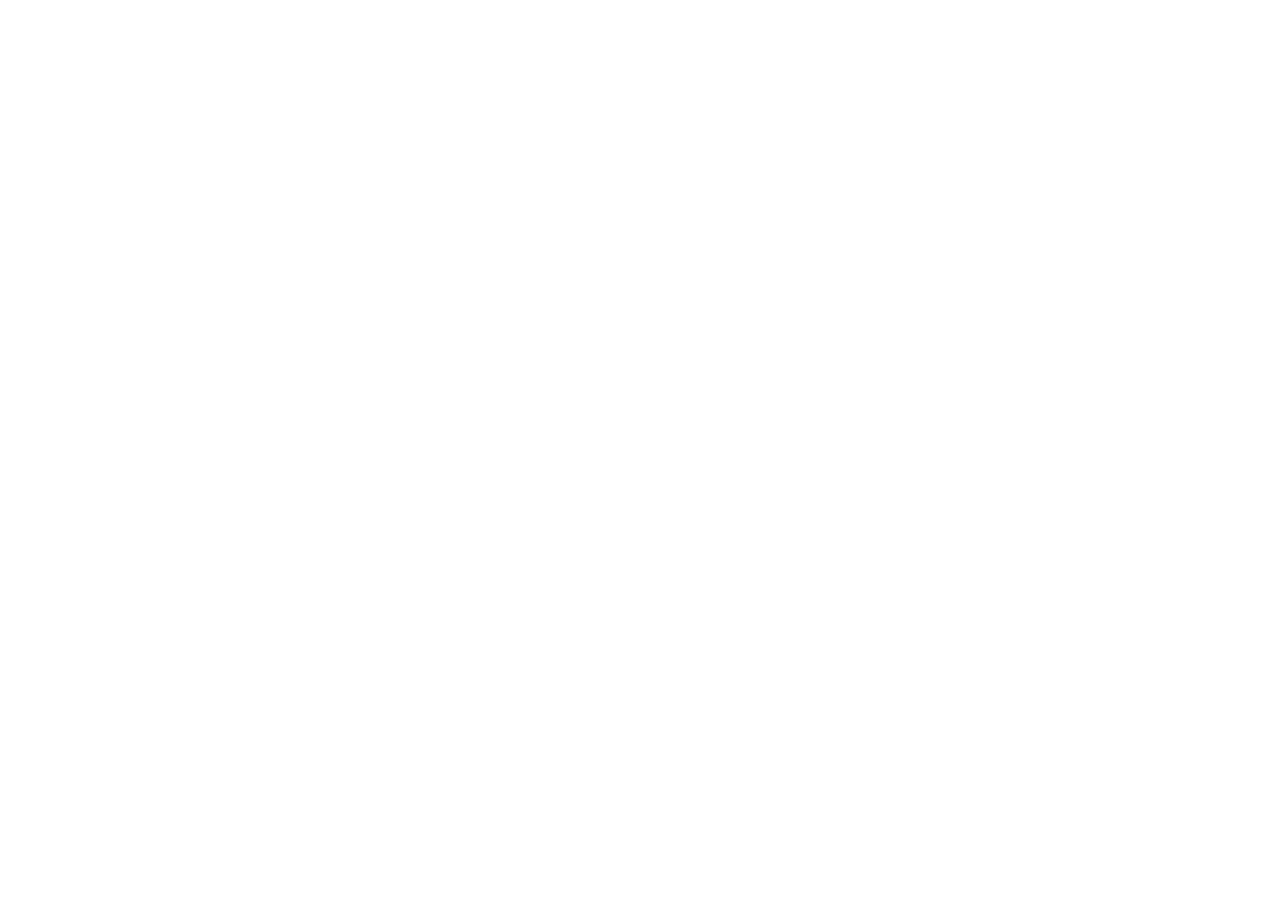
==== index.html @ a2781658 "init project" ====
<!DOCTYPE html>
<html lang="en">
    <head>
        <meta charset="UTF-8" />
        <meta http-equiv="X-UA-Compatible" content="IE=edge" />
        <meta name="viewport" content="width=device-width, initial-scale=1.0" />
        <title>Document</title>
    </head>
    <body></body>
</html>
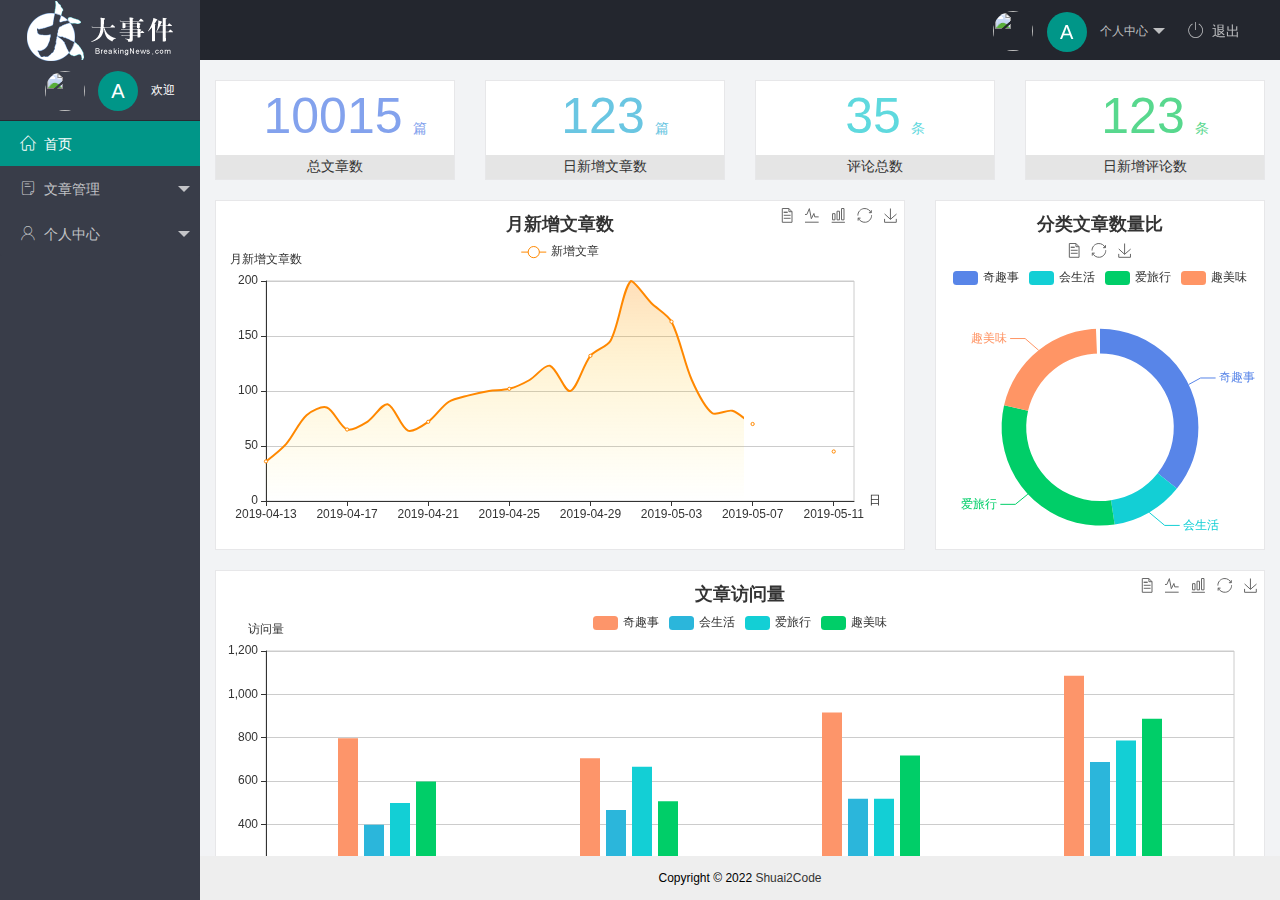
==== commit 136e1702: "完成了主页功能的开发" ====
--- a/index.html
+++ b/index.html
@@ -1,10 +1,104 @@
 <!DOCTYPE html>
 <html lang="en">
-    <head>
-        <meta charset="UTF-8" />
-        <meta http-equiv="X-UA-Compatible" content="IE=edge" />
-        <meta name="viewport" content="width=device-width, initial-scale=1.0" />
-        <title>Document</title>
-    </head>
-    <body></body>
+	<head>
+		<meta charset="UTF-8" />
+		<meta http-equiv="X-UA-Compatible" content="IE=edge" />
+		<meta name="viewport" content="width=device-width, initial-scale=1.0" />
+		<title>后台主页</title>
+		<link rel="stylesheet" href="./assets/lib/layui/css/layui.css" />
+		<!-- 导入自己的样式表 -->
+		<link rel="stylesheet" href="./assets/css/index.css" />
+		<!-- 导入阿里字体图标 -->
+		<link rel="stylesheet" href="./assets/fonts/iconfont.css" />
+	</head>
+	<body>
+		<div class="layui-layout layui-layout-admin">
+			<div class="layui-header">
+				<div class="layui-logo layui-hide-xs layui-bg-black"><img src="./assets/images/logo.png" alt="" /></div>
+
+				<!-- 头部区域（可配合layui 已有的水平导航） -->
+				<ul class="layui-nav layui-layout-right" lay-shrink="all">
+					<li class="layui-nav-item layui-hide layui-show-md-inline-block">
+						<a href="javascript:;" class="userinfo">
+							<img src="" class="layui-nav-img" />
+							<span class="text-avatar">A</span>
+							个人中心
+						</a>
+						<dl class="layui-nav-child">
+							<dd><a href="">基本资料</a></dd>
+							<dd><a href="">更换头像</a></dd>
+							<dd><a href="">修改密码</a></dd>
+						</dl>
+					</li>
+					<li class="layui-nav-item" lay-header-event="menuRight" lay-unselect>
+						<a href="javascript:;" id="btnLogout"> <span class="iconfont icon-tuichu"></span>退出 </a>
+					</li>
+				</ul>
+			</div>
+			<div class="layui-side layui-bg-black">
+				<div class="layui-side-scroll">
+					<div class="userinfo">
+						<img src="" class="layui-nav-img" />
+						<span class="text-avatar">A</span>
+						<span id="welcome">欢迎</span>
+					</div>
+
+					<!-- 左侧导航区域（可配合layui已有的垂直导航） -->
+					<ul class="layui-nav layui-nav-tree" lay-filter="test" lay-shrink="all">
+						<li class="layui-nav-item layui-this">
+							<a href="./home/dashboard.html" target="fm"> <span class="iconfont icon-home"></span>首页</a>
+						</li>
+
+						<li class="layui-nav-item">
+							<a class="" href="javascript:;"> <span class="iconfont icon-16"></span>文章管理</a>
+							<dl class="layui-nav-child">
+								<dd>
+									<a href="javascript:;"><i class="layui-icon layui-icon-app"></i> 文章类别</a>
+								</dd>
+								<dd>
+									<a href="javascript:;"><i class="layui-icon layui-icon-app"></i> 文章列表</a>
+								</dd>
+								<dd>
+									<a href="javascript:;"><i class="layui-icon layui-icon-app"></i> 发布文章</a>
+								</dd>
+							</dl>
+						</li>
+						<li class="layui-nav-item">
+							<a href="javascript:;"> <span class="iconfont icon-user"></span>个人中心</a>
+							<dl class="layui-nav-child">
+								<dd>
+									<a href="javascript:;"><i class="layui-icon layui-icon-app"></i>基本资料</a>
+								</dd>
+								<dd>
+									<a href="javascript:;"><i class="layui-icon layui-icon-app"></i>更换头像</a>
+								</dd>
+								<dd>
+									<a href="javascript:;"><i class="layui-icon layui-icon-app"></i>修改密码</a>
+								</dd>
+							</dl>
+						</li>
+					</ul>
+				</div>
+			</div>
+
+			<div class="layui-body">
+				<!-- 内容主体区域 -->
+				<iframe name="fm" src="./home/dashboard.html" frameborder="0"></iframe>
+			</div>
+
+			<div class="layui-footer">
+				<!-- 底部固定区域 -->
+				Copyright © 2022 <a href="javascript:;">Shuai2Code</a>
+			</div>
+		</div>
+
+		<!-- 导入layui的js 文件 -->
+		<script src="./assets/lib/layui/layui.all.js"></script>
+		<!-- 导入jQuery -->
+		<script src="./assets/lib/jquery.js"></script>
+		<!-- 导入 自己封装的baseAPI 拼接url -->
+		<script src="./assets/js/baseAPI.js"></script>
+		<!-- 导入自己的js -->
+		<script src="./assets/js/index.js"></script>
+	</body>
 </html>
--- a/assets/lib/layui/css/layui.css
+++ b/assets/lib/layui/css/layui.css
@@ -0,0 +1,2 @@
+/** layui-v2.5.5 MIT License By https://www.layui.com */
+ .layui-inline,img{display:inline-block;vertical-align:middle}h1,h2,h3,h4,h5,h6{font-weight:400}.layui-edge,.layui-header,.layui-inline,.layui-main{position:relative}.layui-body,.layui-edge,.layui-elip{overflow:hidden}.layui-btn,.layui-edge,.layui-inline,img{vertical-align:middle}.layui-btn,.layui-disabled,.layui-icon,.layui-unselect{-moz-user-select:none;-webkit-user-select:none;-ms-user-select:none}.layui-elip,.layui-form-checkbox span,.layui-form-pane .layui-form-label{text-overflow:ellipsis;white-space:nowrap}.layui-breadcrumb,.layui-tree-btnGroup{visibility:hidden}blockquote,body,button,dd,div,dl,dt,form,h1,h2,h3,h4,h5,h6,input,li,ol,p,pre,td,textarea,th,ul{margin:0;padding:0;-webkit-tap-highlight-color:rgba(0,0,0,0)}a:active,a:hover{outline:0}img{border:none}li{list-style:none}table{border-collapse:collapse;border-spacing:0}h4,h5,h6{font-size:100%}button,input,optgroup,option,select,textarea{font-family:inherit;font-size:inherit;font-style:inherit;font-weight:inherit;outline:0}pre{white-space:pre-wrap;white-space:-moz-pre-wrap;white-space:-pre-wrap;white-space:-o-pre-wrap;word-wrap:break-word}body{line-height:24px;font:14px Helvetica Neue,Helvetica,PingFang SC,Tahoma,Arial,sans-serif}hr{height:1px;margin:10px 0;border:0;clear:both}a{color:#333;text-decoration:none}a:hover{color:#777}a cite{font-style:normal;*cursor:pointer}.layui-border-box,.layui-border-box *{box-sizing:border-box}.layui-box,.layui-box *{box-sizing:content-box}.layui-clear{clear:both;*zoom:1}.layui-clear:after{content:'\20';clear:both;*zoom:1;display:block;height:0}.layui-inline{*display:inline;*zoom:1}.layui-edge{display:inline-block;width:0;height:0;border-width:6px;border-style:dashed;border-color:transparent}.layui-edge-top{top:-4px;border-bottom-color:#999;border-bottom-style:solid}.layui-edge-right{border-left-color:#999;border-left-style:solid}.layui-edge-bottom{top:2px;border-top-color:#999;border-top-style:solid}.layui-edge-left{border-right-color:#999;border-right-style:solid}.layui-disabled,.layui-disabled:hover{color:#d2d2d2!important;cursor:not-allowed!important}.layui-circle{border-radius:100%}.layui-show{display:block!important}.layui-hide{display:none!important}@font-face{font-family:layui-icon;src:url(../font/iconfont.eot?v=250);src:url(../font/iconfont.eot?v=250#iefix) format('embedded-opentype'),url(../font/iconfont.woff2?v=250) format('woff2'),url(../font/iconfont.woff?v=250) format('woff'),url(../font/iconfont.ttf?v=250) format('truetype'),url(../font/iconfont.svg?v=250#layui-icon) format('svg')}.layui-icon{font-family:layui-icon!important;font-size:16px;font-style:normal;-webkit-font-smoothing:antialiased;-moz-osx-font-smoothing:grayscale}.layui-icon-reply-fill:before{content:"\e611"}.layui-icon-set-fill:before{content:"\e614"}.layui-icon-menu-fill:before{content:"\e60f"}.layui-icon-search:before{content:"\e615"}.layui-icon-share:before{content:"\e641"}.layui-icon-set-sm:before{content:"\e620"}.layui-icon-engine:before{content:"\e628"}.layui-icon-close:before{content:"\1006"}.layui-icon-close-fill:before{content:"\1007"}.layui-icon-chart-screen:before{content:"\e629"}.layui-icon-star:before{content:"\e600"}.layui-icon-circle-dot:before{content:"\e617"}.layui-icon-chat:before{content:"\e606"}.layui-icon-release:before{content:"\e609"}.layui-icon-list:before{content:"\e60a"}.layui-icon-chart:before{content:"\e62c"}.layui-icon-ok-circle:before{content:"\1005"}.layui-icon-layim-theme:before{content:"\e61b"}.layui-icon-table:before{content:"\e62d"}.layui-icon-right:before{content:"\e602"}.layui-icon-left:before{content:"\e603"}.layui-icon-cart-simple:before{content:"\e698"}.layui-icon-face-cry:before{content:"\e69c"}.layui-icon-face-smile:before{content:"\e6af"}.layui-icon-survey:before{content:"\e6b2"}.layui-icon-tree:before{content:"\e62e"}.layui-icon-upload-circle:before{content:"\e62f"}.layui-icon-add-circle:before{content:"\e61f"}.layui-icon-download-circle:before{content:"\e601"}.layui-icon-templeate-1:before{content:"\e630"}.layui-icon-util:before{content:"\e631"}.layui-icon-face-surprised:before{content:"\e664"}.layui-icon-edit:before{content:"\e642"}.layui-icon-speaker:before{content:"\e645"}.layui-icon-down:before{content:"\e61a"}.layui-icon-file:before{content:"\e621"}.layui-icon-layouts:before{content:"\e632"}.layui-icon-rate-half:before{content:"\e6c9"}.layui-icon-add-circle-fine:before{content:"\e608"}.layui-icon-prev-circle:before{content:"\e633"}.layui-icon-read:before{content:"\e705"}.layui-icon-404:before{content:"\e61c"}.layui-icon-carousel:before{content:"\e634"}.layui-icon-help:before{content:"\e607"}.layui-icon-code-circle:before{content:"\e635"}.layui-icon-water:before{content:"\e636"}.layui-icon-username:before{content:"\e66f"}.layui-icon-find-fill:before{content:"\e670"}.layui-icon-about:before{content:"\e60b"}.layui-icon-location:before{content:"\e715"}.layui-icon-up:before{content:"\e619"}.layui-icon-pause:before{content:"\e651"}.layui-icon-date:before{content:"\e637"}.layui-icon-layim-uploadfile:before{content:"\e61d"}.layui-icon-delete:before{content:"\e640"}.layui-icon-play:before{content:"\e652"}.layui-icon-top:before{content:"\e604"}.layui-icon-friends:before{content:"\e612"}.layui-icon-refresh-3:before{content:"\e9aa"}.layui-icon-ok:before{content:"\e605"}.layui-icon-layer:before{content:"\e638"}.layui-icon-face-smile-fine:before{content:"\e60c"}.layui-icon-dollar:before{content:"\e659"}.layui-icon-group:before{content:"\e613"}.layui-icon-layim-download:before{content:"\e61e"}.layui-icon-picture-fine:before{content:"\e60d"}.layui-icon-link:before{content:"\e64c"}.layui-icon-diamond:before{content:"\e735"}.layui-icon-log:before{content:"\e60e"}.layui-icon-rate-solid:before{content:"\e67a"}.layui-icon-fonts-del:before{content:"\e64f"}.layui-icon-unlink:before{content:"\e64d"}.layui-icon-fonts-clear:before{content:"\e639"}.layui-icon-triangle-r:before{content:"\e623"}.layui-icon-circle:before{content:"\e63f"}.layui-icon-radio:before{content:"\e643"}.layui-icon-align-center:before{content:"\e647"}.layui-icon-align-right:before{content:"\e648"}.layui-icon-align-left:before{content:"\e649"}.layui-icon-loading-1:before{content:"\e63e"}.layui-icon-return:before{content:"\e65c"}.layui-icon-fonts-strong:before{content:"\e62b"}.layui-icon-upload:before{content:"\e67c"}.layui-icon-dialogue:before{content:"\e63a"}.layui-icon-video:before{content:"\e6ed"}.layui-icon-headset:before{content:"\e6fc"}.layui-icon-cellphone-fine:before{content:"\e63b"}.layui-icon-add-1:before{content:"\e654"}.layui-icon-face-smile-b:before{content:"\e650"}.layui-icon-fonts-html:before{content:"\e64b"}.layui-icon-form:before{content:"\e63c"}.layui-icon-cart:before{content:"\e657"}.layui-icon-camera-fill:before{content:"\e65d"}.layui-icon-tabs:before{content:"\e62a"}.layui-icon-fonts-code:before{content:"\e64e"}.layui-icon-fire:before{content:"\e756"}.layui-icon-set:before{content:"\e716"}.layui-icon-fonts-u:before{content:"\e646"}.layui-icon-triangle-d:before{content:"\e625"}.layui-icon-tips:before{content:"\e702"}.layui-icon-picture:before{content:"\e64a"}.layui-icon-more-vertical:before{content:"\e671"}.layui-icon-flag:before{content:"\e66c"}.layui-icon-loading:before{content:"\e63d"}.layui-icon-fonts-i:before{content:"\e644"}.layui-icon-refresh-1:before{content:"\e666"}.layui-icon-rmb:before{content:"\e65e"}.layui-icon-home:before{content:"\e68e"}.layui-icon-user:before{content:"\e770"}.layui-icon-notice:before{content:"\e667"}.layui-icon-login-weibo:before{content:"\e675"}.layui-icon-voice:before{content:"\e688"}.layui-icon-upload-drag:before{content:"\e681"}.layui-icon-login-qq:before{content:"\e676"}.layui-icon-snowflake:before{content:"\e6b1"}.layui-icon-file-b:before{content:"\e655"}.layui-icon-template:before{content:"\e663"}.layui-icon-auz:before{content:"\e672"}.layui-icon-console:before{content:"\e665"}.layui-icon-app:before{content:"\e653"}.layui-icon-prev:before{content:"\e65a"}.layui-icon-website:before{content:"\e7ae"}.layui-icon-next:before{content:"\e65b"}.layui-icon-component:before{content:"\e857"}.layui-icon-more:before{content:"\e65f"}.layui-icon-login-wechat:before{content:"\e677"}.layui-icon-shrink-right:before{content:"\e668"}.layui-icon-spread-left:before{content:"\e66b"}.layui-icon-camera:before{content:"\e660"}.layui-icon-note:before{content:"\e66e"}.layui-icon-refresh:before{content:"\e669"}.layui-icon-female:before{content:"\e661"}.layui-icon-male:before{content:"\e662"}.layui-icon-password:before{content:"\e673"}.layui-icon-senior:before{content:"\e674"}.layui-icon-theme:before{content:"\e66a"}.layui-icon-tread:before{content:"\e6c5"}.layui-icon-praise:before{content:"\e6c6"}.layui-icon-star-fill:before{content:"\e658"}.layui-icon-rate:before{content:"\e67b"}.layui-icon-template-1:before{content:"\e656"}.layui-icon-vercode:before{content:"\e679"}.layui-icon-cellphone:before{content:"\e678"}.layui-icon-screen-full:before{content:"\e622"}.layui-icon-screen-restore:before{content:"\e758"}.layui-icon-cols:before{content:"\e610"}.layui-icon-export:before{content:"\e67d"}.layui-icon-print:before{content:"\e66d"}.layui-icon-slider:before{content:"\e714"}.layui-icon-addition:before{content:"\e624"}.layui-icon-subtraction:before{content:"\e67e"}.layui-icon-service:before{content:"\e626"}.layui-icon-transfer:before{content:"\e691"}.layui-main{width:1140px;margin:0 auto}.layui-header{z-index:1000;height:60px}.layui-header a:hover{transition:all .5s;-webkit-transition:all .5s}.layui-side{position:fixed;left:0;top:0;bottom:0;z-index:999;width:200px;overflow-x:hidden}.layui-side-scroll{position:relative;width:220px;height:100%;overflow-x:hidden}.layui-body{position:absolute;left:200px;right:0;top:0;bottom:0;z-index:998;width:auto;overflow-y:auto;box-sizing:border-box}.layui-layout-body{overflow:hidden}.layui-layout-admin .layui-header{background-color:#23262E}.layui-layout-admin .layui-side{top:60px;width:200px;overflow-x:hidden}.layui-layout-admin .layui-body{position:fixed;top:60px;bottom:44px}.layui-layout-admin .layui-main{width:auto;margin:0 15px}.layui-layout-admin .layui-footer{position:fixed;left:200px;right:0;bottom:0;height:44px;line-height:44px;padding:0 15px;background-color:#eee}.layui-layout-admin .layui-logo{position:absolute;left:0;top:0;width:200px;height:100%;line-height:60px;text-align:center;color:#009688;font-size:16px}.layui-layout-admin .layui-header .layui-nav{background:0 0}.layui-layout-left{position:absolute!important;left:200px;top:0}.layui-layout-right{position:absolute!important;right:0;top:0}.layui-container{position:relative;margin:0 auto;padding:0 15px;box-sizing:border-box}.layui-fluid{position:relative;margin:0 auto;padding:0 15px}.layui-row:after,.layui-row:before{content:'';display:block;clear:both}.layui-col-lg1,.layui-col-lg10,.layui-col-lg11,.layui-col-lg12,.layui-col-lg2,.layui-col-lg3,.layui-col-lg4,.layui-col-lg5,.layui-col-lg6,.layui-col-lg7,.layui-col-lg8,.layui-col-lg9,.layui-col-md1,.layui-col-md10,.layui-col-md11,.layui-col-md12,.layui-col-md2,.layui-col-md3,.layui-col-md4,.layui-col-md5,.layui-col-md6,.layui-col-md7,.layui-col-md8,.layui-col-md9,.layui-col-sm1,.layui-col-sm10,.layui-col-sm11,.layui-col-sm12,.layui-col-sm2,.layui-col-sm3,.layui-col-sm4,.layui-col-sm5,.layui-col-sm6,.layui-col-sm7,.layui-col-sm8,.layui-col-sm9,.layui-col-xs1,.layui-col-xs10,.layui-col-xs11,.layui-col-xs12,.layui-col-xs2,.layui-col-xs3,.layui-col-xs4,.layui-col-xs5,.layui-col-xs6,.layui-col-xs7,.layui-col-xs8,.layui-col-xs9{position:relative;display:block;box-sizing:border-box}.layui-col-xs1,.layui-col-xs10,.layui-col-xs11,.layui-col-xs12,.layui-col-xs2,.layui-col-xs3,.layui-col-xs4,.layui-col-xs5,.layui-col-xs6,.layui-col-xs7,.layui-col-xs8,.layui-col-xs9{float:left}.layui-col-xs1{width:8.33333333%}.layui-col-xs2{width:16.66666667%}.layui-col-xs3{width:25%}.layui-col-xs4{width:33.33333333%}.layui-col-xs5{width:41.66666667%}.layui-col-xs6{width:50%}.layui-col-xs7{width:58.33333333%}.layui-col-xs8{width:66.66666667%}.layui-col-xs9{width:75%}.layui-col-xs10{width:83.33333333%}.layui-col-xs11{width:91.66666667%}.layui-col-xs12{width:100%}.layui-col-xs-offset1{margin-left:8.33333333%}.layui-col-xs-offset2{margin-left:16.66666667%}.layui-col-xs-offset3{margin-left:25%}.layui-col-xs-offset4{margin-left:33.33333333%}.layui-col-xs-offset5{margin-left:41.66666667%}.layui-col-xs-offset6{margin-left:50%}.layui-col-xs-offset7{margin-left:58.33333333%}.layui-col-xs-offset8{margin-left:66.66666667%}.layui-col-xs-offset9{margin-left:75%}.layui-col-xs-offset10{margin-left:83.33333333%}.layui-col-xs-offset11{margin-left:91.66666667%}.layui-col-xs-offset12{margin-left:100%}@media screen and (max-width:768px){.layui-hide-xs{display:none!important}.layui-show-xs-block{display:block!important}.layui-show-xs-inline{display:inline!important}.layui-show-xs-inline-block{display:inline-block!important}}@media screen and (min-width:768px){.layui-container{width:750px}.layui-hide-sm{display:none!important}.layui-show-sm-block{display:block!important}.layui-show-sm-inline{display:inline!important}.layui-show-sm-inline-block{display:inline-block!important}.layui-col-sm1,.layui-col-sm10,.layui-col-sm11,.layui-col-sm12,.layui-col-sm2,.layui-col-sm3,.layui-col-sm4,.layui-col-sm5,.layui-col-sm6,.layui-col-sm7,.layui-col-sm8,.layui-col-sm9{float:left}.layui-col-sm1{width:8.33333333%}.layui-col-sm2{width:16.66666667%}.layui-col-sm3{width:25%}.layui-col-sm4{width:33.33333333%}.layui-col-sm5{width:41.66666667%}.layui-col-sm6{width:50%}.layui-col-sm7{width:58.33333333%}.layui-col-sm8{width:66.66666667%}.layui-col-sm9{width:75%}.layui-col-sm10{width:83.33333333%}.layui-col-sm11{width:91.66666667%}.layui-col-sm12{width:100%}.layui-col-sm-offset1{margin-left:8.33333333%}.layui-col-sm-offset2{margin-left:16.66666667%}.layui-col-sm-offset3{margin-left:25%}.layui-col-sm-offset4{margin-left:33.33333333%}.layui-col-sm-offset5{margin-left:41.66666667%}.layui-col-sm-offset6{margin-left:50%}.layui-col-sm-offset7{margin-left:58.33333333%}.layui-col-sm-offset8{margin-left:66.66666667%}.layui-col-sm-offset9{margin-left:75%}.layui-col-sm-offset10{margin-left:83.33333333%}.layui-col-sm-offset11{margin-left:91.66666667%}.layui-col-sm-offset12{margin-left:100%}}@media screen and (min-width:992px){.layui-container{width:970px}.layui-hide-md{display:none!important}.layui-show-md-block{display:block!important}.layui-show-md-inline{display:inline!important}.layui-show-md-inline-block{display:inline-block!important}.layui-col-md1,.layui-col-md10,.layui-col-md11,.layui-col-md12,.layui-col-md2,.layui-col-md3,.layui-col-md4,.layui-col-md5,.layui-col-md6,.layui-col-md7,.layui-col-md8,.layui-col-md9{float:left}.layui-col-md1{width:8.33333333%}.layui-col-md2{width:16.66666667%}.layui-col-md3{width:25%}.layui-col-md4{width:33.33333333%}.layui-col-md5{width:41.66666667%}.layui-col-md6{width:50%}.layui-col-md7{width:58.33333333%}.layui-col-md8{width:66.66666667%}.layui-col-md9{width:75%}.layui-col-md10{width:83.33333333%}.layui-col-md11{width:91.66666667%}.layui-col-md12{width:100%}.layui-col-md-offset1{margin-left:8.33333333%}.layui-col-md-offset2{margin-left:16.66666667%}.layui-col-md-offset3{margin-left:25%}.layui-col-md-offset4{margin-left:33.33333333%}.layui-col-md-offset5{margin-left:41.66666667%}.layui-col-md-offset6{margin-left:50%}.layui-col-md-offset7{margin-left:58.33333333%}.layui-col-md-offset8{margin-left:66.66666667%}.layui-col-md-offset9{margin-left:75%}.layui-col-md-offset10{margin-left:83.33333333%}.layui-col-md-offset11{margin-left:91.66666667%}.layui-col-md-offset12{margin-left:100%}}@media screen and (min-width:1200px){.layui-container{width:1170px}.layui-hide-lg{display:none!important}.layui-show-lg-block{display:block!important}.layui-show-lg-inline{display:inline!important}.layui-show-lg-inline-block{display:inline-block!important}.layui-col-lg1,.layui-col-lg10,.layui-col-lg11,.layui-col-lg12,.layui-col-lg2,.layui-col-lg3,.layui-col-lg4,.layui-col-lg5,.layui-col-lg6,.layui-col-lg7,.layui-col-lg8,.layui-col-lg9{float:left}.layui-col-lg1{width:8.33333333%}.layui-col-lg2{width:16.66666667%}.layui-col-lg3{width:25%}.layui-col-lg4{width:33.33333333%}.layui-col-lg5{width:41.66666667%}.layui-col-lg6{width:50%}.layui-col-lg7{width:58.33333333%}.layui-col-lg8{width:66.66666667%}.layui-col-lg9{width:75%}.layui-col-lg10{width:83.33333333%}.layui-col-lg11{width:91.66666667%}.layui-col-lg12{width:100%}.layui-col-lg-offset1{margin-left:8.33333333%}.layui-col-lg-offset2{margin-left:16.66666667%}.layui-col-lg-offset3{margin-left:25%}.layui-col-lg-offset4{margin-left:33.33333333%}.layui-col-lg-offset5{margin-left:41.66666667%}.layui-col-lg-offset6{margin-left:50%}.layui-col-lg-offset7{margin-left:58.33333333%}.layui-col-lg-offset8{margin-left:66.66666667%}.layui-col-lg-offset9{margin-left:75%}.layui-col-lg-offset10{margin-left:83.33333333%}.layui-col-lg-offset11{margin-left:91.66666667%}.layui-col-lg-offset12{margin-left:100%}}.layui-col-space1{margin:-.5px}.layui-col-space1>*{padding:.5px}.layui-col-space3{margin:-1.5px}.layui-col-space3>*{padding:1.5px}.layui-col-space5{margin:-2.5px}.layui-col-space5>*{padding:2.5px}.layui-col-space8{margin:-3.5px}.layui-col-space8>*{padding:3.5px}.layui-col-space10{margin:-5px}.layui-col-space10>*{padding:5px}.layui-col-space12{margin:-6px}.layui-col-space12>*{padding:6px}.layui-col-space15{margin:-7.5px}.layui-col-space15>*{padding:7.5px}.layui-col-space18{margin:-9px}.layui-col-space18>*{padding:9px}.layui-col-space20{margin:-10px}.layui-col-space20>*{padding:10px}.layui-col-space22{margin:-11px}.layui-col-space22>*{padding:11px}.layui-col-space25{margin:-12.5px}.layui-col-space25>*{padding:12.5px}.layui-col-space30{margin:-15px}.layui-col-space30>*{padding:15px}.layui-btn,.layui-input,.layui-select,.layui-textarea,.layui-upload-button{outline:0;-webkit-appearance:none;transition:all .3s;-webkit-transition:all .3s;box-sizing:border-box}.layui-elem-quote{margin-bottom:10px;padding:15px;line-height:22px;border-left:5px solid #009688;border-radius:0 2px 2px 0;background-color:#f2f2f2}.layui-quote-nm{border-style:solid;border-width:1px 1px 1px 5px;background:0 0}.layui-elem-field{margin-bottom:10px;padding:0;border-width:1px;border-style:solid}.layui-elem-field legend{margin-left:20px;padding:0 10px;font-size:20px;font-weight:300}.layui-field-title{margin:10px 0 20px;border-width:1px 0 0}.layui-field-box{padding:10px 15px}.layui-field-title .layui-field-box{padding:10px 0}.layui-progress{position:relative;height:6px;border-radius:20px;background-color:#e2e2e2}.layui-progress-bar{position:absolute;left:0;top:0;width:0;max-width:100%;height:6px;border-radius:20px;text-align:right;background-color:#5FB878;transition:all .3s;-webkit-transition:all .3s}.layui-progress-big,.layui-progress-big .layui-progress-bar{height:18px;line-height:18px}.layui-progress-text{position:relative;top:-20px;line-height:18px;font-size:12px;color:#666}.layui-progress-big .layui-progress-text{position:static;padding:0 10px;color:#fff}.layui-collapse{border-width:1px;border-style:solid;border-radius:2px}.layui-colla-content,.layui-colla-item{border-top-width:1px;border-top-style:solid}.layui-colla-item:first-child{border-top:none}.layui-colla-title{position:relative;height:42px;line-height:42px;padding:0 15px 0 35px;color:#333;background-color:#f2f2f2;cursor:pointer;font-size:14px;overflow:hidden}.layui-colla-content{display:none;padding:10px 15px;line-height:22px;color:#666}.layui-colla-icon{position:absolute;left:15px;top:0;font-size:14px}.layui-card{margin-bottom:15px;border-radius:2px;background-color:#fff;box-shadow:0 1px 2px 0 rgba(0,0,0,.05)}.layui-card:last-child{margin-bottom:0}.layui-card-header{position:relative;height:42px;line-height:42px;padding:0 15px;border-bottom:1px solid #f6f6f6;color:#333;border-radius:2px 2px 0 0;font-size:14px}.layui-bg-black,.layui-bg-blue,.layui-bg-cyan,.layui-bg-green,.layui-bg-orange,.layui-bg-red{color:#fff!important}.layui-card-body{position:relative;padding:10px 15px;line-height:24px}.layui-card-body[pad15]{padding:15px}.layui-card-body[pad20]{padding:20px}.layui-card-body .layui-table{margin:5px 0}.layui-card .layui-tab{margin:0}.layui-panel-window{position:relative;padding:15px;border-radius:0;border-top:5px solid #E6E6E6;background-color:#fff}.layui-auxiliar-moving{position:fixed;left:0;right:0;top:0;bottom:0;width:100%;height:100%;background:0 0;z-index:9999999999}.layui-form-label,.layui-form-mid,.layui-form-select,.layui-input-block,.layui-input-inline,.layui-textarea{position:relative}.layui-bg-red{background-color:#FF5722!important}.layui-bg-orange{background-color:#FFB800!important}.layui-bg-green{background-color:#009688!important}.layui-bg-cyan{background-color:#2F4056!important}.layui-bg-blue{background-color:#1E9FFF!important}.layui-bg-black{background-color:#393D49!important}.layui-bg-gray{background-color:#eee!important;color:#666!important}.layui-badge-rim,.layui-colla-content,.layui-colla-item,.layui-collapse,.layui-elem-field,.layui-form-pane .layui-form-item[pane],.layui-form-pane .layui-form-label,.layui-input,.layui-layedit,.layui-layedit-tool,.layui-quote-nm,.layui-select,.layui-tab-bar,.layui-tab-card,.layui-tab-title,.layui-tab-title .layui-this:after,.layui-textarea{border-color:#e6e6e6}.layui-timeline-item:before,hr{background-color:#e6e6e6}.layui-text{line-height:22px;font-size:14px;color:#666}.layui-text h1,.layui-text h2,.layui-text h3{font-weight:500;color:#333}.layui-text h1{font-size:30px}.layui-text h2{font-size:24px}.layui-text h3{font-size:18px}.layui-text a:not(.layui-btn){color:#01AAED}.layui-text a:not(.layui-btn):hover{text-decoration:underline}.layui-text ul{padding:5px 0 5px 15px}.layui-text ul li{margin-top:5px;list-style-type:disc}.layui-text em,.layui-word-aux{color:#999!important;padding:0 5px!important}.layui-btn{display:inline-block;height:38px;line-height:38px;padding:0 18px;background-color:#009688;color:#fff;white-space:nowrap;text-align:center;font-size:14px;border:none;border-radius:2px;cursor:pointer}.layui-btn:hover{opacity:.8;filter:alpha(opacity=80);color:#fff}.layui-btn:active{opacity:1;filter:alpha(opacity=100)}.layui-btn+.layui-btn{margin-left:10px}.layui-btn-container{font-size:0}.layui-btn-container .layui-btn{margin-right:10px;margin-bottom:10px}.layui-btn-container .layui-btn+.layui-btn{margin-left:0}.layui-table .layui-btn-container .layui-btn{margin-bottom:9px}.layui-btn-radius{border-radius:100px}.layui-btn .layui-icon{margin-right:3px;font-size:18px;vertical-align:bottom;vertical-align:middle\9}.layui-btn-primary{border:1px solid #C9C9C9;background-color:#fff;color:#555}.layui-btn-primary:hover{border-color:#009688;color:#333}.layui-btn-normal{background-color:#1E9FFF}.layui-btn-warm{background-color:#FFB800}.layui-btn-danger{background-color:#FF5722}.layui-btn-checked{background-color:#5FB878}.layui-btn-disabled,.layui-btn-disabled:active,.layui-btn-disabled:hover{border:1px solid #e6e6e6;background-color:#FBFBFB;color:#C9C9C9;cursor:not-allowed;opacity:1}.layui-btn-lg{height:44px;line-height:44px;padding:0 25px;font-size:16px}.layui-btn-sm{height:30px;line-height:30px;padding:0 10px;font-size:12px}.layui-btn-sm i{font-size:16px!important}.layui-btn-xs{height:22px;line-height:22px;padding:0 5px;font-size:12px}.layui-btn-xs i{font-size:14px!important}.layui-btn-group{display:inline-block;vertical-align:middle;font-size:0}.layui-btn-group .layui-btn{margin-left:0!important;margin-right:0!important;border-left:1px solid rgba(255,255,255,.5);border-radius:0}.layui-btn-group .layui-btn-primary{border-left:none}.layui-btn-group .layui-btn-primary:hover{border-color:#C9C9C9;color:#009688}.layui-btn-group .layui-btn:first-child{border-left:none;border-radius:2px 0 0 2px}.layui-btn-group .layui-btn-primary:first-child{border-left:1px solid #c9c9c9}.layui-btn-group .layui-btn:last-child{border-radius:0 2px 2px 0}.layui-btn-group .layui-btn+.layui-btn{margin-left:0}.layui-btn-group+.layui-btn-group{margin-left:10px}.layui-btn-fluid{width:100%}.layui-input,.layui-select,.layui-textarea{height:38px;line-height:1.3;line-height:38px\9;border-width:1px;border-style:solid;background-color:#fff;border-radius:2px}.layui-input::-webkit-input-placeholder,.layui-select::-webkit-input-placeholder,.layui-textarea::-webkit-input-placeholder{line-height:1.3}.layui-input,.layui-textarea{display:block;width:100%;padding-left:10px}.layui-input:hover,.layui-textarea:hover{border-color:#D2D2D2!important}.layui-input:focus,.layui-textarea:focus{border-color:#C9C9C9!important}.layui-textarea{min-height:100px;height:auto;line-height:20px;padding:6px 10px;resize:vertical}.layui-select{padding:0 10px}.layui-form input[type=checkbox],.layui-form input[type=radio],.layui-form select{display:none}.layui-form [lay-ignore]{display:initial}.layui-form-item{margin-bottom:15px;clear:both;*zoom:1}.layui-form-item:after{content:'\20';clear:both;*zoom:1;display:block;height:0}.layui-form-label{float:left;display:block;padding:9px 15px;width:80px;font-weight:400;line-height:20px;text-align:right}.layui-form-label-col{display:block;float:none;padding:9px 0;line-height:20px;text-align:left}.layui-form-item .layui-inline{margin-bottom:5px;margin-right:10px}.layui-input-block{margin-left:110px;min-height:36px}.layui-input-inline{display:inline-block;vertical-align:middle}.layui-form-item .layui-input-inline{float:left;width:190px;margin-right:10px}.layui-form-text .layui-input-inline{width:auto}.layui-form-mid{float:left;display:block;padding:9px 0!important;line-height:20px;margin-right:10px}.layui-form-danger+.layui-form-select .layui-input,.layui-form-danger:focus{border-color:#FF5722!important}.layui-form-select .layui-input{padding-right:30px;cursor:pointer}.layui-form-select .layui-edge{position:absolute;right:10px;top:50%;margin-top:-3px;cursor:pointer;border-width:6px;border-top-color:#c2c2c2;border-top-style:solid;transition:all .3s;-webkit-transition:all .3s}.layui-form-select dl{display:none;position:absolute;left:0;top:42px;padding:5px 0;z-index:899;min-width:100%;border:1px solid #d2d2d2;max-height:300px;overflow-y:auto;background-color:#fff;border-radius:2px;box-shadow:0 2px 4px rgba(0,0,0,.12);box-sizing:border-box}.layui-form-select dl dd,.layui-form-select dl dt{padding:0 10px;line-height:36px;white-space:nowrap;overflow:hidden;text-overflow:ellipsis}.layui-form-select dl dt{font-size:12px;color:#999}.layui-form-select dl dd{cursor:pointer}.layui-form-select dl dd:hover{background-color:#f2f2f2;-webkit-transition:.5s all;transition:.5s all}.layui-form-select .layui-select-group dd{padding-left:20px}.layui-form-select dl dd.layui-select-tips{padding-left:10px!important;color:#999}.layui-form-select dl dd.layui-this{background-color:#5FB878;color:#fff}.layui-form-checkbox,.layui-form-select dl dd.layui-disabled{background-color:#fff}.layui-form-selected dl{display:block}.layui-form-checkbox,.layui-form-checkbox *,.layui-form-switch{display:inline-block;vertical-align:middle}.layui-form-selected .layui-edge{margin-top:-9px;-webkit-transform:rotate(180deg);transform:rotate(180deg);margin-top:-3px\9}:root .layui-form-selected .layui-edge{margin-top:-9px\0/IE9}.layui-form-selectup dl{top:auto;bottom:42px}.layui-select-none{margin:5px 0;text-align:center;color:#999}.layui-select-disabled .layui-disabled{border-color:#eee!important}.layui-select-disabled .layui-edge{border-top-color:#d2d2d2}.layui-form-checkbox{position:relative;height:30px;line-height:30px;margin-right:10px;padding-right:30px;cursor:pointer;font-size:0;-webkit-transition:.1s linear;transition:.1s linear;box-sizing:border-box}.layui-form-checkbox span{padding:0 10px;height:100%;font-size:14px;border-radius:2px 0 0 2px;background-color:#d2d2d2;color:#fff;overflow:hidden}.layui-form-checkbox:hover span{background-color:#c2c2c2}.layui-form-checkbox i{position:absolute;right:0;top:0;width:30px;height:28px;border:1px solid #d2d2d2;border-left:none;border-radius:0 2px 2px 0;color:#fff;font-size:20px;text-align:center}.layui-form-checkbox:hover i{border-color:#c2c2c2;color:#c2c2c2}.layui-form-checked,.layui-form-checked:hover{border-color:#5FB878}.layui-form-checked span,.layui-form-checked:hover span{background-color:#5FB878}.layui-form-checked i,.layui-form-checked:hover i{color:#5FB878}.layui-form-item .layui-form-checkbox{margin-top:4px}.layui-form-checkbox[lay-skin=primary]{height:auto!important;line-height:normal!important;min-width:18px;min-height:18px;border:none!important;margin-right:0;padding-left:28px;padding-right:0;background:0 0}.layui-form-checkbox[lay-skin=primary] span{padding-left:0;padding-right:15px;line-height:18px;background:0 0;color:#666}.layui-form-checkbox[lay-skin=primary] i{right:auto;left:0;width:16px;height:16px;line-height:16px;border:1px solid #d2d2d2;font-size:12px;border-radius:2px;background-color:#fff;-webkit-transition:.1s linear;transition:.1s linear}.layui-form-checkbox[lay-skin=primary]:hover i{border-color:#5FB878;color:#fff}.layui-form-checked[lay-skin=primary] i{border-color:#5FB878!important;background-color:#5FB878;color:#fff}.layui-checkbox-disbaled[lay-skin=primary] span{background:0 0!important;color:#c2c2c2}.layui-checkbox-disbaled[lay-skin=primary]:hover i{border-color:#d2d2d2}.layui-form-item .layui-form-checkbox[lay-skin=primary]{margin-top:10px}.layui-form-switch{position:relative;height:22px;line-height:22px;min-width:35px;padding:0 5px;margin-top:8px;border:1px solid #d2d2d2;border-radius:20px;cursor:pointer;background-color:#fff;-webkit-transition:.1s linear;transition:.1s linear}.layui-form-switch i{position:absolute;left:5px;top:3px;width:16px;height:16px;border-radius:20px;background-color:#d2d2d2;-webkit-transition:.1s linear;transition:.1s linear}.layui-form-switch em{position:relative;top:0;width:25px;margin-left:21px;padding:0!important;text-align:center!important;color:#999!important;font-style:normal!important;font-size:12px}.layui-form-onswitch{border-color:#5FB878;background-color:#5FB878}.layui-checkbox-disbaled,.layui-checkbox-disbaled i{border-color:#e2e2e2!important}.layui-form-onswitch i{left:100%;margin-left:-21px;background-color:#fff}.layui-form-onswitch em{margin-left:5px;margin-right:21px;color:#fff!important}.layui-checkbox-disbaled span{background-color:#e2e2e2!important}.layui-checkbox-disbaled:hover i{color:#fff!important}[lay-radio]{display:none}.layui-form-radio,.layui-form-radio *{display:inline-block;vertical-align:middle}.layui-form-radio{line-height:28px;margin:6px 10px 0 0;padding-right:10px;cursor:pointer;font-size:0}.layui-form-radio *{font-size:14px}.layui-form-radio>i{margin-right:8px;font-size:22px;color:#c2c2c2}.layui-form-radio>i:hover,.layui-form-radioed>i{color:#5FB878}.layui-radio-disbaled>i{color:#e2e2e2!important}.layui-form-pane .layui-form-label{width:110px;padding:8px 15px;height:38px;line-height:20px;border-width:1px;border-style:solid;border-radius:2px 0 0 2px;text-align:center;background-color:#FBFBFB;overflow:hidden;box-sizing:border-box}.layui-form-pane .layui-input-inline{margin-left:-1px}.layui-form-pane .layui-input-block{margin-left:110px;left:-1px}.layui-form-pane .layui-input{border-radius:0 2px 2px 0}.layui-form-pane .layui-form-text .layui-form-label{float:none;width:100%;border-radius:2px;box-sizing:border-box;text-align:left}.layui-form-pane .layui-form-text .layui-input-inline{display:block;margin:0;top:-1px;clear:both}.layui-form-pane .layui-form-text .layui-input-block{margin:0;left:0;top:-1px}.layui-form-pane .layui-form-text .layui-textarea{min-height:100px;border-radius:0 0 2px 2px}.layui-form-pane .layui-form-checkbox{margin:4px 0 4px 10px}.layui-form-pane .layui-form-radio,.layui-form-pane .layui-form-switch{margin-top:6px;margin-left:10px}.layui-form-pane .layui-form-item[pane]{position:relative;border-width:1px;border-style:solid}.layui-form-pane .layui-form-item[pane] .layui-form-label{position:absolute;left:0;top:0;height:100%;border-width:0 1px 0 0}.layui-form-pane .layui-form-item[pane] .layui-input-inline{margin-left:110px}@media screen and (max-width:450px){.layui-form-item .layui-form-label{text-overflow:ellipsis;overflow:hidden;white-space:nowrap}.layui-form-item .layui-inline{display:block;margin-right:0;margin-bottom:20px;clear:both}.layui-form-item .layui-inline:after{content:'\20';clear:both;display:block;height:0}.layui-form-item .layui-input-inline{display:block;float:none;left:-3px;width:auto;margin:0 0 10px 112px}.layui-form-item .layui-input-inline+.layui-form-mid{margin-left:110px;top:-5px;padding:0}.layui-form-item .layui-form-checkbox{margin-right:5px;margin-bottom:5px}}.layui-layedit{border-width:1px;border-style:solid;border-radius:2px}.layui-layedit-tool{padding:3px 5px;border-bottom-width:1px;border-bottom-style:solid;font-size:0}.layedit-tool-fixed{position:fixed;top:0;border-top:1px solid #e2e2e2}.layui-layedit-tool .layedit-tool-mid,.layui-layedit-tool .layui-icon{display:inline-block;vertical-align:middle;text-align:center;font-size:14px}.layui-layedit-tool .layui-icon{position:relative;width:32px;height:30px;line-height:30px;margin:3px 5px;color:#777;cursor:pointer;border-radius:2px}.layui-layedit-tool .layui-icon:hover{color:#393D49}.layui-layedit-tool .layui-icon:active{color:#000}.layui-layedit-tool .layedit-tool-active{background-color:#e2e2e2;color:#000}.layui-layedit-tool .layui-disabled,.layui-layedit-tool .layui-disabled:hover{color:#d2d2d2;cursor:not-allowed}.layui-layedit-tool .layedit-tool-mid{width:1px;height:18px;margin:0 10px;background-color:#d2d2d2}.layedit-tool-html{width:50px!important;font-size:30px!important}.layedit-tool-b,.layedit-tool-code,.layedit-tool-help{font-size:16px!important}.layedit-tool-d,.layedit-tool-face,.layedit-tool-image,.layedit-tool-unlink{font-size:18px!important}.layedit-tool-image input{position:absolute;font-size:0;left:0;top:0;width:100%;height:100%;opacity:.01;filter:Alpha(opacity=1);cursor:pointer}.layui-layedit-iframe iframe{display:block;width:100%}#LAY_layedit_code{overflow:hidden}.layui-laypage{display:inline-block;*display:inline;*zoom:1;vertical-align:middle;margin:10px 0;font-size:0}.layui-laypage>a:first-child,.layui-laypage>a:first-child em{border-radius:2px 0 0 2px}.layui-laypage>a:last-child,.layui-laypage>a:last-child em{border-radius:0 2px 2px 0}.layui-laypage>:first-child{margin-left:0!important}.layui-laypage>:last-child{margin-right:0!important}.layui-laypage a,.layui-laypage button,.layui-laypage input,.layui-laypage select,.layui-laypage span{border:1px solid #e2e2e2}.layui-laypage a,.layui-laypage span{display:inline-block;*display:inline;*zoom:1;vertical-align:middle;padding:0 15px;height:28px;line-height:28px;margin:0 -1px 5px 0;background-color:#fff;color:#333;font-size:12px}.layui-flow-more a *,.layui-laypage input,.layui-table-view select[lay-ignore]{display:inline-block}.layui-laypage a:hover{color:#009688}.layui-laypage em{font-style:normal}.layui-laypage .layui-laypage-spr{color:#999;font-weight:700}.layui-laypage a{text-decoration:none}.layui-laypage .layui-laypage-curr{position:relative}.layui-laypage .layui-laypage-curr em{position:relative;color:#fff}.layui-laypage .layui-laypage-curr .layui-laypage-em{position:absolute;left:-1px;top:-1px;padding:1px;width:100%;height:100%;background-color:#009688}.layui-laypage-em{border-radius:2px}.layui-laypage-next em,.layui-laypage-prev em{font-family:Sim sun;font-size:16px}.layui-laypage .layui-laypage-count,.layui-laypage .layui-laypage-limits,.layui-laypage .layui-laypage-refresh,.layui-laypage .layui-laypage-skip{margin-left:10px;margin-right:10px;padding:0;border:none}.layui-laypage .layui-laypage-limits,.layui-laypage .layui-laypage-refresh{vertical-align:top}.layui-laypage .layui-laypage-refresh i{font-size:18px;cursor:pointer}.layui-laypage select{height:22px;padding:3px;border-radius:2px;cursor:pointer}.layui-laypage .layui-laypage-skip{height:30px;line-height:30px;color:#999}.layui-laypage button,.layui-laypage input{height:30px;line-height:30px;border-radius:2px;vertical-align:top;background-color:#fff;box-sizing:border-box}.layui-laypage input{width:40px;margin:0 10px;padding:0 3px;text-align:center}.layui-laypage input:focus,.layui-laypage select:focus{border-color:#009688!important}.layui-laypage button{margin-left:10px;padding:0 10px;cursor:pointer}.layui-table,.layui-table-view{margin:10px 0}.layui-flow-more{margin:10px 0;text-align:center;color:#999;font-size:14px}.layui-flow-more a{height:32px;line-height:32px}.layui-flow-more a *{vertical-align:top}.layui-flow-more a cite{padding:0 20px;border-radius:3px;background-color:#eee;color:#333;font-style:normal}.layui-flow-more a cite:hover{opacity:.8}.layui-flow-more a i{font-size:30px;color:#737383}.layui-table{width:100%;background-color:#fff;color:#666}.layui-table tr{transition:all .3s;-webkit-transition:all .3s}.layui-table th{text-align:left;font-weight:400}.layui-table tbody tr:hover,.layui-table thead tr,.layui-table-click,.layui-table-header,.layui-table-hover,.layui-table-mend,.layui-table-patch,.layui-table-tool,.layui-table-total,.layui-table-total tr,.layui-table[lay-even] tr:nth-child(even){background-color:#f2f2f2}.layui-table td,.layui-table th,.layui-table-col-set,.layui-table-fixed-r,.layui-table-grid-down,.layui-table-header,.layui-table-page,.layui-table-tips-main,.layui-table-tool,.layui-table-total,.layui-table-view,.layui-table[lay-skin=line],.layui-table[lay-skin=row]{border-width:1px;border-style:solid;border-color:#e6e6e6}.layui-table td,.layui-table th{position:relative;padding:9px 15px;min-height:20px;line-height:20px;font-size:14px}.layui-table[lay-skin=line] td,.layui-table[lay-skin=line] th{border-width:0 0 1px}.layui-table[lay-skin=row] td,.layui-table[lay-skin=row] th{border-width:0 1px 0 0}.layui-table[lay-skin=nob] td,.layui-table[lay-skin=nob] th{border:none}.layui-table img{max-width:100px}.layui-table[lay-size=lg] td,.layui-table[lay-size=lg] th{padding:15px 30px}.layui-table-view .layui-table[lay-size=lg] .layui-table-cell{height:40px;line-height:40px}.layui-table[lay-size=sm] td,.layui-table[lay-size=sm] th{font-size:12px;padding:5px 10px}.layui-table-view .layui-table[lay-size=sm] .layui-table-cell{height:20px;line-height:20px}.layui-table[lay-data]{display:none}.layui-table-box{position:relative;overflow:hidden}.layui-table-view .layui-table{position:relative;width:auto;margin:0}.layui-table-view .layui-table[lay-skin=line]{border-width:0 1px 0 0}.layui-table-view .layui-table[lay-skin=row]{border-width:0 0 1px}.layui-table-view .layui-table td,.layui-table-view .layui-table th{padding:5px 0;border-top:none;border-left:none}.layui-table-view .layui-table th.layui-unselect .layui-table-cell span{cursor:pointer}.layui-table-view .layui-table td{cursor:default}.layui-table-view .layui-table td[data-edit=text]{cursor:text}.layui-table-view .layui-form-checkbox[lay-skin=primary] i{width:18px;height:18px}.layui-table-view .layui-form-radio{line-height:0;padding:0}.layui-table-view .layui-form-radio>i{margin:0;font-size:20px}.layui-table-init{position:absolute;left:0;top:0;width:100%;height:100%;text-align:center;z-index:110}.layui-table-init .layui-icon{position:absolute;left:50%;top:50%;margin:-15px 0 0 -15px;font-size:30px;color:#c2c2c2}.layui-table-header{border-width:0 0 1px;overflow:hidden}.layui-table-header .layui-table{margin-bottom:-1px}.layui-table-tool .layui-inline[lay-event]{position:relative;width:26px;height:26px;padding:5px;line-height:16px;margin-right:10px;text-align:center;color:#333;border:1px solid #ccc;cursor:pointer;-webkit-transition:.5s all;transition:.5s all}.layui-table-tool .layui-inline[lay-event]:hover{border:1px solid #999}.layui-table-tool-temp{padding-right:120px}.layui-table-tool-self{position:absolute;right:17px;top:10px}.layui-table-tool .layui-table-tool-self .layui-inline[lay-event]{margin:0 0 0 10px}.layui-table-tool-panel{position:absolute;top:29px;left:-1px;padding:5px 0;min-width:150px;min-height:40px;border:1px solid #d2d2d2;text-align:left;overflow-y:auto;background-color:#fff;box-shadow:0 2px 4px rgba(0,0,0,.12)}.layui-table-cell,.layui-table-tool-panel li{overflow:hidden;text-overflow:ellipsis;white-space:nowrap}.layui-table-tool-panel li{padding:0 10px;line-height:30px;-webkit-transition:.5s all;transition:.5s all}.layui-table-tool-panel li .layui-form-checkbox[lay-skin=primary]{width:100%;padding-left:28px}.layui-table-tool-panel li:hover{background-color:#f2f2f2}.layui-table-tool-panel li .layui-form-checkbox[lay-skin=primary] i{position:absolute;left:0;top:0}.layui-table-tool-panel li .layui-form-checkbox[lay-skin=primary] span{padding:0}.layui-table-tool .layui-table-tool-self .layui-table-tool-panel{left:auto;right:-1px}.layui-table-col-set{position:absolute;right:0;top:0;width:20px;height:100%;border-width:0 0 0 1px;background-color:#fff}.layui-table-sort{width:10px;height:20px;margin-left:5px;cursor:pointer!important}.layui-table-sort .layui-edge{position:absolute;left:5px;border-width:5px}.layui-table-sort .layui-table-sort-asc{top:3px;border-top:none;border-bottom-style:solid;border-bottom-color:#b2b2b2}.layui-table-sort .layui-table-sort-asc:hover{border-bottom-color:#666}.layui-table-sort .layui-table-sort-desc{bottom:5px;border-bottom:none;border-top-style:solid;border-top-color:#b2b2b2}.layui-table-sort .layui-table-sort-desc:hover{border-top-color:#666}.layui-table-sort[lay-sort=asc] .layui-table-sort-asc{border-bottom-color:#000}.layui-table-sort[lay-sort=desc] .layui-table-sort-desc{border-top-color:#000}.layui-table-cell{height:28px;line-height:28px;padding:0 15px;position:relative;box-sizing:border-box}.layui-table-cell .layui-form-checkbox[lay-skin=primary]{top:-1px;padding:0}.layui-table-cell .layui-table-link{color:#01AAED}.laytable-cell-checkbox,.laytable-cell-numbers,.laytable-cell-radio,.laytable-cell-space{padding:0;text-align:center}.layui-table-body{position:relative;overflow:auto;margin-right:-1px;margin-bottom:-1px}.layui-table-body .layui-none{line-height:26px;padding:15px;text-align:center;color:#999}.layui-table-fixed{position:absolute;left:0;top:0;z-index:101}.layui-table-fixed .layui-table-body{overflow:hidden}.layui-table-fixed-l{box-shadow:0 -1px 8px rgba(0,0,0,.08)}.layui-table-fixed-r{left:auto;right:-1px;border-width:0 0 0 1px;box-shadow:-1px 0 8px rgba(0,0,0,.08)}.layui-table-fixed-r .layui-table-header{position:relative;overflow:visible}.layui-table-mend{position:absolute;right:-49px;top:0;height:100%;width:50px}.layui-table-tool{position:relative;z-index:890;width:100%;min-height:50px;line-height:30px;padding:10px 15px;border-width:0 0 1px}.layui-table-tool .layui-btn-container{margin-bottom:-10px}.layui-table-page,.layui-table-total{border-width:1px 0 0;margin-bottom:-1px;overflow:hidden}.layui-table-page{position:relative;width:100%;padding:7px 7px 0;height:41px;font-size:12px;white-space:nowrap}.layui-table-page>div{height:26px}.layui-table-page .layui-laypage{margin:0}.layui-table-page .layui-laypage a,.layui-table-page .layui-laypage span{height:26px;line-height:26px;margin-bottom:10px;border:none;background:0 0}.layui-table-page .layui-laypage a,.layui-table-page .layui-laypage span.layui-laypage-curr{padding:0 12px}.layui-table-page .layui-laypage span{margin-left:0;padding:0}.layui-table-page .layui-laypage .layui-laypage-prev{margin-left:-7px!important}.layui-table-page .layui-laypage .layui-laypage-curr .layui-laypage-em{left:0;top:0;padding:0}.layui-table-page .layui-laypage button,.layui-table-page .layui-laypage input{height:26px;line-height:26px}.layui-table-page .layui-laypage input{width:40px}.layui-table-page .layui-laypage button{padding:0 10px}.layui-table-page select{height:18px}.layui-table-patch .layui-table-cell{padding:0;width:30px}.layui-table-edit{position:absolute;left:0;top:0;width:100%;height:100%;padding:0 14px 1px;border-radius:0;box-shadow:1px 1px 20px rgba(0,0,0,.15)}.layui-table-edit:focus{border-color:#5FB878!important}select.layui-table-edit{padding:0 0 0 10px;border-color:#C9C9C9}.layui-table-view .layui-form-checkbox,.layui-table-view .layui-form-radio,.layui-table-view .layui-form-switch{top:0;margin:0;box-sizing:content-box}.layui-table-view .layui-form-checkbox{top:-1px;height:26px;line-height:26px}.layui-table-view .layui-form-checkbox i{height:26px}.layui-table-grid .layui-table-cell{overflow:visible}.layui-table-grid-down{position:absolute;top:0;right:0;width:26px;height:100%;padding:5px 0;border-width:0 0 0 1px;text-align:center;background-color:#fff;color:#999;cursor:pointer}.layui-table-grid-down .layui-icon{position:absolute;top:50%;left:50%;margin:-8px 0 0 -8px}.layui-table-grid-down:hover{background-color:#fbfbfb}body .layui-table-tips .layui-layer-content{background:0 0;padding:0;box-shadow:0 1px 6px rgba(0,0,0,.12)}.layui-table-tips-main{margin:-44px 0 0 -1px;max-height:150px;padding:8px 15px;font-size:14px;overflow-y:scroll;background-color:#fff;color:#666}.layui-table-tips-c{position:absolute;right:-3px;top:-13px;width:20px;height:20px;padding:3px;cursor:pointer;background-color:#666;border-radius:50%;color:#fff}.layui-table-tips-c:hover{background-color:#777}.layui-table-tips-c:before{position:relative;right:-2px}.layui-upload-file{display:none!important;opacity:.01;filter:Alpha(opacity=1)}.layui-upload-drag,.layui-upload-form,.layui-upload-wrap{display:inline-block}.layui-upload-list{margin:10px 0}.layui-upload-choose{padding:0 10px;color:#999}.layui-upload-drag{position:relative;padding:30px;border:1px dashed #e2e2e2;background-color:#fff;text-align:center;cursor:pointer;color:#999}.layui-upload-drag .layui-icon{font-size:50px;color:#009688}.layui-upload-drag[lay-over]{border-color:#009688}.layui-upload-iframe{position:absolute;width:0;height:0;border:0;visibility:hidden}.layui-upload-wrap{position:relative;vertical-align:middle}.layui-upload-wrap .layui-upload-file{display:block!important;position:absolute;left:0;top:0;z-index:10;font-size:100px;width:100%;height:100%;opacity:.01;filter:Alpha(opacity=1);cursor:pointer}.layui-transfer-active,.layui-transfer-box{display:inline-block;vertical-align:middle}.layui-transfer-box,.layui-transfer-header,.layui-transfer-search{border-width:0;border-style:solid;border-color:#e6e6e6}.layui-transfer-box{position:relative;border-width:1px;width:200px;height:360px;border-radius:2px;background-color:#fff}.layui-transfer-box .layui-form-checkbox{width:100%;margin:0!important}.layui-transfer-header{height:38px;line-height:38px;padding:0 10px;border-bottom-width:1px}.layui-transfer-search{position:relative;padding:10px;border-bottom-width:1px}.layui-transfer-search .layui-input{height:32px;padding-left:30px;font-size:12px}.layui-transfer-search .layui-icon-search{position:absolute;left:20px;top:50%;margin-top:-8px;color:#666}.layui-transfer-active{margin:0 15px}.layui-transfer-active .layui-btn{display:block;margin:0;padding:0 15px;background-color:#5FB878;border-color:#5FB878;color:#fff}.layui-transfer-active .layui-btn-disabled{background-color:#FBFBFB;border-color:#e6e6e6;color:#C9C9C9}.layui-transfer-active .layui-btn:first-child{margin-bottom:15px}.layui-transfer-active .layui-btn .layui-icon{margin:0;font-size:14px!important}.layui-transfer-data{padding:5px 0;overflow:auto}.layui-transfer-data li{height:32px;line-height:32px;padding:0 10px}.layui-transfer-data li:hover{background-color:#f2f2f2;transition:.5s all}.layui-transfer-data .layui-none{padding:15px 10px;text-align:center;color:#999}.layui-nav{position:relative;padding:0 20px;background-color:#393D49;color:#fff;border-radius:2px;font-size:0;box-sizing:border-box}.layui-nav *{font-size:14px}.layui-nav .layui-nav-item{position:relative;display:inline-block;*display:inline;*zoom:1;vertical-align:middle;line-height:60px}.layui-nav .layui-nav-item a{display:block;padding:0 20px;color:#fff;color:rgba(255,255,255,.7);transition:all .3s;-webkit-transition:all .3s}.layui-nav .layui-this:after,.layui-nav-bar,.layui-nav-tree .layui-nav-itemed:after{position:absolute;left:0;top:0;width:0;height:5px;background-color:#5FB878;transition:all .2s;-webkit-transition:all .2s}.layui-nav-bar{z-index:1000}.layui-nav .layui-nav-item a:hover,.layui-nav .layui-this a{color:#fff}.layui-nav .layui-this:after{content:'';top:auto;bottom:0;width:100%}.layui-nav-img{width:30px;height:30px;margin-right:10px;border-radius:50%}.layui-nav .layui-nav-more{content:'';width:0;height:0;border-style:solid dashed dashed;border-color:#fff transparent transparent;overflow:hidden;cursor:pointer;transition:all .2s;-webkit-transition:all .2s;position:absolute;top:50%;right:3px;margin-top:-3px;border-width:6px;border-top-color:rgba(255,255,255,.7)}.layui-nav .layui-nav-mored,.layui-nav-itemed>a .layui-nav-more{margin-top:-9px;border-style:dashed dashed solid;border-color:transparent transparent #fff}.layui-nav-child{display:none;position:absolute;left:0;top:65px;min-width:100%;line-height:36px;padding:5px 0;box-shadow:0 2px 4px rgba(0,0,0,.12);border:1px solid #d2d2d2;background-color:#fff;z-index:100;border-radius:2px;white-space:nowrap}.layui-nav .layui-nav-child a{color:#333}.layui-nav .layui-nav-child a:hover{background-color:#f2f2f2;color:#000}.layui-nav-child dd{position:relative}.layui-nav .layui-nav-child dd.layui-this a,.layui-nav-child dd.layui-this{background-color:#5FB878;color:#fff}.layui-nav-child dd.layui-this:after{display:none}.layui-nav-tree{width:200px;padding:0}.layui-nav-tree .layui-nav-item{display:block;width:100%;line-height:45px}.layui-nav-tree .layui-nav-item a{position:relative;height:45px;line-height:45px;text-overflow:ellipsis;overflow:hidden;white-space:nowrap}.layui-nav-tree .layui-nav-item a:hover{background-color:#4E5465}.layui-nav-tree .layui-nav-bar{width:5px;height:0;background-color:#009688}.layui-nav-tree .layui-nav-child dd.layui-this,.layui-nav-tree .layui-nav-child dd.layui-this a,.layui-nav-tree .layui-this,.layui-nav-tree .layui-this>a,.layui-nav-tree .layui-this>a:hover{background-color:#009688;color:#fff}.layui-nav-tree .layui-this:after{display:none}.layui-nav-itemed>a,.layui-nav-tree .layui-nav-title a,.layui-nav-tree .layui-nav-title a:hover{color:#fff!important}.layui-nav-tree .layui-nav-child{position:relative;z-index:0;top:0;border:none;box-shadow:none}.layui-nav-tree .layui-nav-child a{height:40px;line-height:40px;color:#fff;color:rgba(255,255,255,.7)}.layui-nav-tree .layui-nav-child,.layui-nav-tree .layui-nav-child a:hover{background:0 0;color:#fff}.layui-nav-tree .layui-nav-more{right:10px}.layui-nav-itemed>.layui-nav-child{display:block;padding:0;background-color:rgba(0,0,0,.3)!important}.layui-nav-itemed>.layui-nav-child>.layui-this>.layui-nav-child{display:block}.layui-nav-side{position:fixed;top:0;bottom:0;left:0;overflow-x:hidden;z-index:999}.layui-bg-blue .layui-nav-bar,.layui-bg-blue .layui-nav-itemed:after,.layui-bg-blue .layui-this:after{background-color:#93D1FF}.layui-bg-blue .layui-nav-child dd.layui-this{background-color:#1E9FFF}.layui-bg-blue .layui-nav-itemed>a,.layui-nav-tree.layui-bg-blue .layui-nav-title a,.layui-nav-tree.layui-bg-blue .layui-nav-title a:hover{background-color:#007DDB!important}.layui-breadcrumb{font-size:0}.layui-breadcrumb>*{font-size:14px}.layui-breadcrumb a{color:#999!important}.layui-breadcrumb a:hover{color:#5FB878!important}.layui-breadcrumb a cite{color:#666;font-style:normal}.layui-breadcrumb span[lay-separator]{margin:0 10px;color:#999}.layui-tab{margin:10px 0;text-align:left!important}.layui-tab[overflow]>.layui-tab-title{overflow:hidden}.layui-tab-title{position:relative;left:0;height:40px;white-space:nowrap;font-size:0;border-bottom-width:1px;border-bottom-style:solid;transition:all .2s;-webkit-transition:all .2s}.layui-tab-title li{display:inline-block;*display:inline;*zoom:1;vertical-align:middle;font-size:14px;transition:all .2s;-webkit-transition:all .2s;position:relative;line-height:40px;min-width:65px;padding:0 15px;text-align:center;cursor:pointer}.layui-tab-title li a{display:block}.layui-tab-title .layui-this{color:#000}.layui-tab-title .layui-this:after{position:absolute;left:0;top:0;content:'';width:100%;height:41px;border-width:1px;border-style:solid;border-bottom-color:#fff;border-radius:2px 2px 0 0;box-sizing:border-box;pointer-events:none}.layui-tab-bar{position:absolute;right:0;top:0;z-index:10;width:30px;height:39px;line-height:39px;border-width:1px;border-style:solid;border-radius:2px;text-align:center;background-color:#fff;cursor:pointer}.layui-tab-bar .layui-icon{position:relative;display:inline-block;top:3px;transition:all .3s;-webkit-transition:all .3s}.layui-tab-item{display:none}.layui-tab-more{padding-right:30px;height:auto!important;white-space:normal!important}.layui-tab-more li.layui-this:after{border-bottom-color:#e2e2e2;border-radius:2px}.layui-tab-more .layui-tab-bar .layui-icon{top:-2px;top:3px\9;-webkit-transform:rotate(180deg);transform:rotate(180deg)}:root .layui-tab-more .layui-tab-bar .layui-icon{top:-2px\0/IE9}.layui-tab-content{padding:10px}.layui-tab-title li .layui-tab-close{position:relative;display:inline-block;width:18px;height:18px;line-height:20px;margin-left:8px;top:1px;text-align:center;font-size:14px;color:#c2c2c2;transition:all .2s;-webkit-transition:all .2s}.layui-tab-title li .layui-tab-close:hover{border-radius:2px;background-color:#FF5722;color:#fff}.layui-tab-brief>.layui-tab-title .layui-this{color:#009688}.layui-tab-brief>.layui-tab-more li.layui-this:after,.layui-tab-brief>.layui-tab-title .layui-this:after{border:none;border-radius:0;border-bottom:2px solid #5FB878}.layui-tab-brief[overflow]>.layui-tab-title .layui-this:after{top:-1px}.layui-tab-card{border-width:1px;border-style:solid;border-radius:2px;box-shadow:0 2px 5px 0 rgba(0,0,0,.1)}.layui-tab-card>.layui-tab-title{background-color:#f2f2f2}.layui-tab-card>.layui-tab-title li{margin-right:-1px;margin-left:-1px}.layui-tab-card>.layui-tab-title .layui-this{background-color:#fff}.layui-tab-card>.layui-tab-title .layui-this:after{border-top:none;border-width:1px;border-bottom-color:#fff}.layui-tab-card>.layui-tab-title .layui-tab-bar{height:40px;line-height:40px;border-radius:0;border-top:none;border-right:none}.layui-tab-card>.layui-tab-more .layui-this{background:0 0;color:#5FB878}.layui-tab-card>.layui-tab-more .layui-this:after{border:none}.layui-timeline{padding-left:5px}.layui-timeline-item{position:relative;padding-bottom:20px}.layui-timeline-axis{position:absolute;left:-5px;top:0;z-index:10;width:20px;height:20px;line-height:20px;background-color:#fff;color:#5FB878;border-radius:50%;text-align:center;cursor:pointer}.layui-timeline-axis:hover{color:#FF5722}.layui-timeline-item:before{content:'';position:absolute;left:5px;top:0;z-index:0;width:1px;height:100%}.layui-timeline-item:last-child:before{display:none}.layui-timeline-item:first-child:before{display:block}.layui-timeline-content{padding-left:25px}.layui-timeline-title{position:relative;margin-bottom:10px}.layui-badge,.layui-badge-dot,.layui-badge-rim{position:relative;display:inline-block;padding:0 6px;font-size:12px;text-align:center;background-color:#FF5722;color:#fff;border-radius:2px}.layui-badge{height:18px;line-height:18px}.layui-badge-dot{width:8px;height:8px;padding:0;border-radius:50%}.layui-badge-rim{height:18px;line-height:18px;border-width:1px;border-style:solid;background-color:#fff;color:#666}.layui-btn .layui-badge,.layui-btn .layui-badge-dot{margin-left:5px}.layui-nav .layui-badge,.layui-nav .layui-badge-dot{position:absolute;top:50%;margin:-8px 6px 0}.layui-tab-title .layui-badge,.layui-tab-title .layui-badge-dot{left:5px;top:-2px}.layui-carousel{position:relative;left:0;top:0;background-color:#f8f8f8}.layui-carousel>[carousel-item]{position:relative;width:100%;height:100%;overflow:hidden}.layui-carousel>[carousel-item]:before{position:absolute;content:'\e63d';left:50%;top:50%;width:100px;line-height:20px;margin:-10px 0 0 -50px;text-align:center;color:#c2c2c2;font-family:layui-icon!important;font-size:30px;font-style:normal;-webkit-font-smoothing:antialiased;-moz-osx-font-smoothing:grayscale}.layui-carousel>[carousel-item]>*{display:none;position:absolute;left:0;top:0;width:100%;height:100%;background-color:#f8f8f8;transition-duration:.3s;-webkit-transition-duration:.3s}.layui-carousel-updown>*{-webkit-transition:.3s ease-in-out up;transition:.3s ease-in-out up}.layui-carousel-arrow{display:none\9;opacity:0;position:absolute;left:10px;top:50%;margin-top:-18px;width:36px;height:36px;line-height:36px;text-align:center;font-size:20px;border:0;border-radius:50%;background-color:rgba(0,0,0,.2);color:#fff;-webkit-transition-duration:.3s;transition-duration:.3s;cursor:pointer}.layui-carousel-arrow[lay-type=add]{left:auto!important;right:10px}.layui-carousel:hover .layui-carousel-arrow[lay-type=add],.layui-carousel[lay-arrow=always] .layui-carousel-arrow[lay-type=add]{right:20px}.layui-carousel[lay-arrow=always] .layui-carousel-arrow{opacity:1;left:20px}.layui-carousel[lay-arrow=none] .layui-carousel-arrow{display:none}.layui-carousel-arrow:hover,.layui-carousel-ind ul:hover{background-color:rgba(0,0,0,.35)}.layui-carousel:hover .layui-carousel-arrow{display:block\9;opacity:1;left:20px}.layui-carousel-ind{position:relative;top:-35px;width:100%;line-height:0!important;text-align:center;font-size:0}.layui-carousel[lay-indicator=outside]{margin-bottom:30px}.layui-carousel[lay-indicator=outside] .layui-carousel-ind{top:10px}.layui-carousel[lay-indicator=outside] .layui-carousel-ind ul{background-color:rgba(0,0,0,.5)}.layui-carousel[lay-indicator=none] .layui-carousel-ind{display:none}.layui-carousel-ind ul{display:inline-block;padding:5px;background-color:rgba(0,0,0,.2);border-radius:10px;-webkit-transition-duration:.3s;transition-duration:.3s}.layui-carousel-ind li{display:inline-block;width:10px;height:10px;margin:0 3px;font-size:14px;background-color:#e2e2e2;background-color:rgba(255,255,255,.5);border-radius:50%;cursor:pointer;-webkit-transition-duration:.3s;transition-duration:.3s}.layui-carousel-ind li:hover{background-color:rgba(255,255,255,.7)}.layui-carousel-ind li.layui-this{background-color:#fff}.layui-carousel>[carousel-item]>.layui-carousel-next,.layui-carousel>[carousel-item]>.layui-carousel-prev,.layui-carousel>[carousel-item]>.layui-this{display:block}.layui-carousel>[carousel-item]>.layui-this{left:0}.layui-carousel>[carousel-item]>.layui-carousel-prev{left:-100%}.layui-carousel>[carousel-item]>.layui-carousel-next{left:100%}.layui-carousel>[carousel-item]>.layui-carousel-next.layui-carousel-left,.layui-carousel>[carousel-item]>.layui-carousel-prev.layui-carousel-right{left:0}.layui-carousel>[carousel-item]>.layui-this.layui-carousel-left{left:-100%}.layui-carousel>[carousel-item]>.layui-this.layui-carousel-right{left:100%}.layui-carousel[lay-anim=updown] .layui-carousel-arrow{left:50%!important;top:20px;margin:0 0 0 -18px}.layui-carousel[lay-anim=updown]>[carousel-item]>*,.layui-carousel[lay-anim=fade]>[carousel-item]>*{left:0!important}.layui-carousel[lay-anim=updown] .layui-carousel-arrow[lay-type=add]{top:auto!important;bottom:20px}.layui-carousel[lay-anim=updown] .layui-carousel-ind{position:absolute;top:50%;right:20px;width:auto;height:auto}.layui-carousel[lay-anim=updown] .layui-carousel-ind ul{padding:3px 5px}.layui-carousel[lay-anim=updown] .layui-carousel-ind li{display:block;margin:6px 0}.layui-carousel[lay-anim=updown]>[carousel-item]>.layui-this{top:0}.layui-carousel[lay-anim=updown]>[carousel-item]>.layui-carousel-prev{top:-100%}.layui-carousel[lay-anim=updown]>[carousel-item]>.layui-carousel-next{top:100%}.layui-carousel[lay-anim=updown]>[carousel-item]>.layui-carousel-next.layui-carousel-left,.layui-carousel[lay-anim=updown]>[carousel-item]>.layui-carousel-prev.layui-carousel-right{top:0}.layui-carousel[lay-anim=updown]>[carousel-item]>.layui-this.layui-carousel-left{top:-100%}.layui-carousel[lay-anim=updown]>[carousel-item]>.layui-this.layui-carousel-right{top:100%}.layui-carousel[lay-anim=fade]>[carousel-item]>.layui-carousel-next,.layui-carousel[lay-anim=fade]>[carousel-item]>.layui-carousel-prev{opacity:0}.layui-carousel[lay-anim=fade]>[carousel-item]>.layui-carousel-next.layui-carousel-left,.layui-carousel[lay-anim=fade]>[carousel-item]>.layui-carousel-prev.layui-carousel-right{opacity:1}.layui-carousel[lay-anim=fade]>[carousel-item]>.layui-this.layui-carousel-left,.layui-carousel[lay-anim=fade]>[carousel-item]>.layui-this.layui-carousel-right{opacity:0}.layui-fixbar{position:fixed;right:15px;bottom:15px;z-index:999999}.layui-fixbar li{width:50px;height:50px;line-height:50px;margin-bottom:1px;text-align:center;cursor:pointer;font-size:30px;background-color:#9F9F9F;color:#fff;border-radius:2px;opacity:.95}.layui-fixbar li:hover{opacity:.85}.layui-fixbar li:active{opacity:1}.layui-fixbar .layui-fixbar-top{display:none;font-size:40px}body .layui-util-face{border:none;background:0 0}body .layui-util-face .layui-layer-content{padding:0;background-color:#fff;color:#666;box-shadow:none}.layui-util-face .layui-layer-TipsG{display:none}.layui-util-face ul{position:relative;width:372px;padding:10px;border:1px solid #D9D9D9;background-color:#fff;box-shadow:0 0 20px rgba(0,0,0,.2)}.layui-util-face ul li{cursor:pointer;float:left;border:1px solid #e8e8e8;height:22px;width:26px;overflow:hidden;margin:-1px 0 0 -1px;padding:4px 2px;text-align:center}.layui-util-face ul li:hover{position:relative;z-index:2;border:1px solid #eb7350;background:#fff9ec}.layui-code{position:relative;margin:10px 0;padding:15px;line-height:20px;border:1px solid #ddd;border-left-width:6px;background-color:#F2F2F2;color:#333;font-family:Courier New;font-size:12px}.layui-rate,.layui-rate *{display:inline-block;vertical-align:middle}.layui-rate{padding:10px 5px 10px 0;font-size:0}.layui-rate li i.layui-icon{font-size:20px;color:#FFB800;margin-right:5px;transition:all .3s;-webkit-transition:all .3s}.layui-rate li i:hover{cursor:pointer;transform:scale(1.12);-webkit-transform:scale(1.12)}.layui-rate[readonly] li i:hover{cursor:default;transform:scale(1)}.layui-colorpicker{width:26px;height:26px;border:1px solid #e6e6e6;padding:5px;border-radius:2px;line-height:24px;display:inline-block;cursor:pointer;transition:all .3s;-webkit-transition:all .3s}.layui-colorpicker:hover{border-color:#d2d2d2}.layui-colorpicker.layui-colorpicker-lg{width:34px;height:34px;line-height:32px}.layui-colorpicker.layui-colorpicker-sm{width:24px;height:24px;line-height:22px}.layui-colorpicker.layui-colorpicker-xs{width:22px;height:22px;line-height:20px}.layui-colorpicker-trigger-bgcolor{display:block;background:url([data-uri]);border-radius:2px}.layui-colorpicker-trigger-span{display:block;height:100%;box-sizing:border-box;border:1px solid rgba(0,0,0,.15);border-radius:2px;text-align:center}.layui-colorpicker-trigger-i{display:inline-block;color:#FFF;font-size:12px}.layui-colorpicker-trigger-i.layui-icon-close{color:#999}.layui-colorpicker-main{position:absolute;z-index:66666666;width:280px;padding:7px;background:#FFF;border:1px solid #d2d2d2;border-radius:2px;box-shadow:0 2px 4px rgba(0,0,0,.12)}.layui-colorpicker-main-wrapper{height:180px;position:relative}.layui-colorpicker-basis{width:260px;height:100%;position:relative}.layui-colorpicker-basis-white{width:100%;height:100%;position:absolute;top:0;left:0;background:linear-gradient(90deg,#FFF,hsla(0,0%,100%,0))}.layui-colorpicker-basis-black{width:100%;height:100%;position:absolute;top:0;left:0;background:linear-gradient(0deg,#000,transparent)}.layui-colorpicker-basis-cursor{width:10px;height:10px;border:1px solid #FFF;border-radius:50%;position:absolute;top:-3px;right:-3px;cursor:pointer}.layui-colorpicker-side{position:absolute;top:0;right:0;width:12px;height:100%;background:linear-gradient(red,#FF0,#0F0,#0FF,#00F,#F0F,red)}.layui-colorpicker-side-slider{width:100%;height:5px;box-shadow:0 0 1px #888;box-sizing:border-box;background:#FFF;border-radius:1px;border:1px solid #f0f0f0;cursor:pointer;position:absolute;left:0}.layui-colorpicker-main-alpha{display:none;height:12px;margin-top:7px;background:url([data-uri])}.layui-colorpicker-alpha-bgcolor{height:100%;position:relative}.layui-colorpicker-alpha-slider{width:5px;height:100%;box-shadow:0 0 1px #888;box-sizing:border-box;background:#FFF;border-radius:1px;border:1px solid #f0f0f0;cursor:pointer;position:absolute;top:0}.layui-colorpicker-main-pre{padding-top:7px;font-size:0}.layui-colorpicker-pre{width:20px;height:20px;border-radius:2px;display:inline-block;margin-left:6px;margin-bottom:7px;cursor:pointer}.layui-colorpicker-pre:nth-child(11n+1){margin-left:0}.layui-colorpicker-pre-isalpha{background:url([data-uri])}.layui-colorpicker-pre.layui-this{box-shadow:0 0 3px 2px rgba(0,0,0,.15)}.layui-colorpicker-pre>div{height:100%;border-radius:2px}.layui-colorpicker-main-input{text-align:right;padding-top:7px}.layui-colorpicker-main-input .layui-btn-container .layui-btn{margin:0 0 0 10px}.layui-colorpicker-main-input div.layui-inline{float:left;margin-right:10px;font-size:14px}.layui-colorpicker-main-input input.layui-input{width:150px;height:30px;color:#666}.layui-slider{height:4px;background:#e2e2e2;border-radius:3px;position:relative;cursor:pointer}.layui-slider-bar{border-radius:3px;position:absolute;height:100%}.layui-slider-step{position:absolute;top:0;width:4px;height:4px;border-radius:50%;background:#FFF;-webkit-transform:translateX(-50%);transform:translateX(-50%)}.layui-slider-wrap{width:36px;height:36px;position:absolute;top:-16px;-webkit-transform:translateX(-50%);transform:translateX(-50%);z-index:10;text-align:center}.layui-slider-wrap-btn{width:12px;height:12px;border-radius:50%;background:#FFF;display:inline-block;vertical-align:middle;cursor:pointer;transition:.3s}.layui-slider-wrap:after{content:"";height:100%;display:inline-block;vertical-align:middle}.layui-slider-wrap-btn.layui-slider-hover,.layui-slider-wrap-btn:hover{transform:scale(1.2)}.layui-slider-wrap-btn.layui-disabled:hover{transform:scale(1)!important}.layui-slider-tips{position:absolute;top:-42px;z-index:66666666;white-space:nowrap;display:none;-webkit-transform:translateX(-50%);transform:translateX(-50%);color:#FFF;background:#000;border-radius:3px;height:25px;line-height:25px;padding:0 10px}.layui-slider-tips:after{content:'';position:absolute;bottom:-12px;left:50%;margin-left:-6px;width:0;height:0;border-width:6px;border-style:solid;border-color:#000 transparent transparent}.layui-slider-input{width:70px;height:32px;border:1px solid #e6e6e6;border-radius:3px;font-size:16px;line-height:32px;position:absolute;right:0;top:-15px}.layui-slider-input-btn{display:none;position:absolute;top:0;right:0;width:20px;height:100%;border-left:1px solid #d2d2d2}.layui-slider-input-btn i{cursor:pointer;position:absolute;right:0;bottom:0;width:20px;height:50%;font-size:12px;line-height:16px;text-align:center;color:#999}.layui-slider-input-btn i:first-child{top:0;border-bottom:1px solid #d2d2d2}.layui-slider-input-txt{height:100%;font-size:14px}.layui-slider-input-txt input{height:100%;border:none}.layui-slider-input-btn i:hover{color:#009688}.layui-slider-vertical{width:4px;margin-left:34px}.layui-slider-vertical .layui-slider-bar{width:4px}.layui-slider-vertical .layui-slider-step{top:auto;left:0;-webkit-transform:translateY(50%);transform:translateY(50%)}.layui-slider-vertical .layui-slider-wrap{top:auto;left:-16px;-webkit-transform:translateY(50%);transform:translateY(50%)}.layui-slider-vertical .layui-slider-tips{top:auto;left:2px}@media \0screen{.layui-slider-wrap-btn{margin-left:-20px}.layui-slider-vertical .layui-slider-wrap-btn{margin-left:0;margin-bottom:-20px}.layui-slider-vertical .layui-slider-tips{margin-left:-8px}.layui-slider>span{margin-left:8px}}.layui-tree{line-height:22px}.layui-tree .layui-form-checkbox{margin:0!important}.layui-tree-set{width:100%;position:relative}.layui-tree-pack{display:none;padding-left:20px;position:relative}.layui-tree-iconClick,.layui-tree-main{display:inline-block;vertical-align:middle}.layui-tree-line .layui-tree-pack{padding-left:27px}.layui-tree-line .layui-tree-set .layui-tree-set:after{content:'';position:absolute;top:14px;left:-9px;width:17px;height:0;border-top:1px dotted #c0c4cc}.layui-tree-entry{position:relative;padding:3px 0;height:20px;white-space:nowrap}.layui-tree-entry:hover{background-color:#eee}.layui-tree-line .layui-tree-entry:hover{background-color:rgba(0,0,0,0)}.layui-tree-line .layui-tree-entry:hover .layui-tree-txt{color:#999;text-decoration:underline;transition:.3s}.layui-tree-main{cursor:pointer;padding-right:10px}.layui-tree-line .layui-tree-set:before{content:'';position:absolute;top:0;left:-9px;width:0;height:100%;border-left:1px dotted #c0c4cc}.layui-tree-line .layui-tree-set.layui-tree-setLineShort:before{height:13px}.layui-tree-line .layui-tree-set.layui-tree-setHide:before{height:0}.layui-tree-iconClick{position:relative;height:20px;line-height:20px;margin:0 10px;color:#c0c4cc}.layui-tree-icon{height:12px;line-height:12px;width:12px;text-align:center;border:1px solid #c0c4cc}.layui-tree-iconClick .layui-icon{font-size:18px}.layui-tree-icon .layui-icon{font-size:12px;color:#666}.layui-tree-iconArrow{padding:0 5px}.layui-tree-iconArrow:after{content:'';position:absolute;left:4px;top:3px;z-index:100;width:0;height:0;border-width:5px;border-style:solid;border-color:transparent transparent transparent #c0c4cc;transition:.5s}.layui-tree-btnGroup,.layui-tree-editInput{position:relative;vertical-align:middle;display:inline-block}.layui-tree-spread>.layui-tree-entry>.layui-tree-iconClick>.layui-tree-iconArrow:after{transform:rotate(90deg) translate(3px,4px)}.layui-tree-txt{display:inline-block;vertical-align:middle;color:#555}.layui-tree-search{margin-bottom:15px;color:#666}.layui-tree-btnGroup .layui-icon{display:inline-block;vertical-align:middle;padding:0 2px;cursor:pointer}.layui-tree-btnGroup .layui-icon:hover{color:#999;transition:.3s}.layui-tree-entry:hover .layui-tree-btnGroup{visibility:visible}.layui-tree-editInput{height:20px;line-height:20px;padding:0 3px;border:none;background-color:rgba(0,0,0,.05)}.layui-tree-emptyText{text-align:center;color:#999}.layui-anim{-webkit-animation-duration:.3s;animation-duration:.3s;-webkit-animation-fill-mode:both;animation-fill-mode:both}.layui-anim.layui-icon{display:inline-block}.layui-anim-loop{-webkit-animation-iteration-count:infinite;animation-iteration-count:infinite}.layui-trans,.layui-trans a{transition:all .3s;-webkit-transition:all .3s}@-webkit-keyframes layui-rotate{from{-webkit-transform:rotate(0)}to{-webkit-transform:rotate(360deg)}}@keyframes layui-rotate{from{transform:rotate(0)}to{transform:rotate(360deg)}}.layui-anim-rotate{-webkit-animation-name:layui-rotate;animation-name:layui-rotate;-webkit-animation-duration:1s;animation-duration:1s;-webkit-animation-timing-function:linear;animation-timing-function:linear}@-webkit-keyframes layui-up{from{-webkit-transform:translate3d(0,100%,0);opacity:.3}to{-webkit-transform:translate3d(0,0,0);opacity:1}}@keyframes layui-up{from{transform:translate3d(0,100%,0);opacity:.3}to{transform:translate3d(0,0,0);opacity:1}}.layui-anim-up{-webkit-animation-name:layui-up;animation-name:layui-up}@-webkit-keyframes layui-upbit{from{-webkit-transform:translate3d(0,30px,0);opacity:.3}to{-webkit-transform:translate3d(0,0,0);opacity:1}}@keyframes layui-upbit{from{transform:translate3d(0,30px,0);opacity:.3}to{transform:translate3d(0,0,0);opacity:1}}.layui-anim-upbit{-webkit-animation-name:layui-upbit;animation-name:layui-upbit}@-webkit-keyframes layui-scale{0%{opacity:.3;-webkit-transform:scale(.5)}100%{opacity:1;-webkit-transform:scale(1)}}@keyframes layui-scale{0%{opacity:.3;-ms-transform:scale(.5);transform:scale(.5)}100%{opacity:1;-ms-transform:scale(1);transform:scale(1)}}.layui-anim-scale{-webkit-animation-name:layui-scale;animation-name:layui-scale}@-webkit-keyframes layui-scale-spring{0%{opacity:.5;-webkit-transform:scale(.5)}80%{opacity:.8;-webkit-transform:scale(1.1)}100%{opacity:1;-webkit-transform:scale(1)}}@keyframes layui-scale-spring{0%{opacity:.5;transform:scale(.5)}80%{opacity:.8;transform:scale(1.1)}100%{opacity:1;transform:scale(1)}}.layui-anim-scaleSpring{-webkit-animation-name:layui-scale-spring;animation-name:layui-scale-spring}@-webkit-keyframes layui-fadein{0%{opacity:0}100%{opacity:1}}@keyframes layui-fadein{0%{opacity:0}100%{opacity:1}}.layui-anim-fadein{-webkit-animation-name:layui-fadein;animation-name:layui-fadein}@-webkit-keyframes layui-fadeout{0%{opacity:1}100%{opacity:0}}@keyframes layui-fadeout{0%{opacity:1}100%{opacity:0}}.layui-anim-fadeout{-webkit-animation-name:layui-fadeout;animation-name:layui-fadeout}--- a/assets/css/index.css
+++ b/assets/css/index.css
@@ -0,0 +1,58 @@
+.layui-footer {
+	text-align: center;
+	font-size: 12px;
+}
+
+.iconfont {
+	margin-right: 8px;
+}
+
+.layui-icon {
+	margin-left: 20px;
+	margin-right: 8px;
+}
+
+iframe {
+	width: 100%;
+	height: 100%;
+}
+
+.layui-body {
+	overflow: hidden;
+}
+
+a {
+	transition: none !important;
+}
+
+.userinfo {
+	height: 60px;
+	line-height: 60px;
+	text-align: center;
+	font-size: 12px;
+	user-select: none;
+}
+
+.layui-side-scroll .userinfo {
+	border-bottom: 1px solid #282b33;
+}
+
+.layui-nav-img {
+	width: 40px;
+	height: 40px;
+}
+
+.text-avatar {
+	display: inline-block;
+	width: 40px;
+	height: 40px;
+	background-color: #009688;
+	border-radius: 50%;
+	line-height: 40px;
+	text-align: center;
+	font-size: 20px;
+	color: #fff;
+	position: relative;
+	top: 4px;
+	margin-right: 10px;
+}
--- a/assets/fonts/iconfont.css
+++ b/assets/fonts/iconfont.css
@@ -0,0 +1,37 @@
+@font-face {font-family: "iconfont";
+  src: url('iconfont.eot?t=1576139966484'); /* IE9 */
+  src: url('iconfont.eot?t=1576139966484#iefix') format('embedded-opentype'), /* IE6-IE8 */
+  url('[data-uri]') format('woff2'),
+  url('iconfont.woff?t=1576139966484') format('woff'),
+  url('iconfont.ttf?t=1576139966484') format('truetype'), /* chrome, firefox, opera, Safari, Android, iOS 4.2+ */
+  url('iconfont.svg?t=1576139966484#iconfont') format('svg'); /* iOS 4.1- */
+}
+
+.iconfont {
+  font-family: "iconfont" !important;
+  font-size: 16px;
+  font-style: normal;
+  -webkit-font-smoothing: antialiased;
+  -moz-osx-font-smoothing: grayscale;
+}
+
+.icon-home:before {
+  content: "\e6a9";
+}
+
+.icon-user:before {
+  content: "\e614";
+}
+
+.icon-pinglun:before {
+  content: "\e616";
+}
+
+.icon-tuichu:before {
+  content: "\e865";
+}
+
+.icon-16:before {
+  content: "\e615";
+}
+
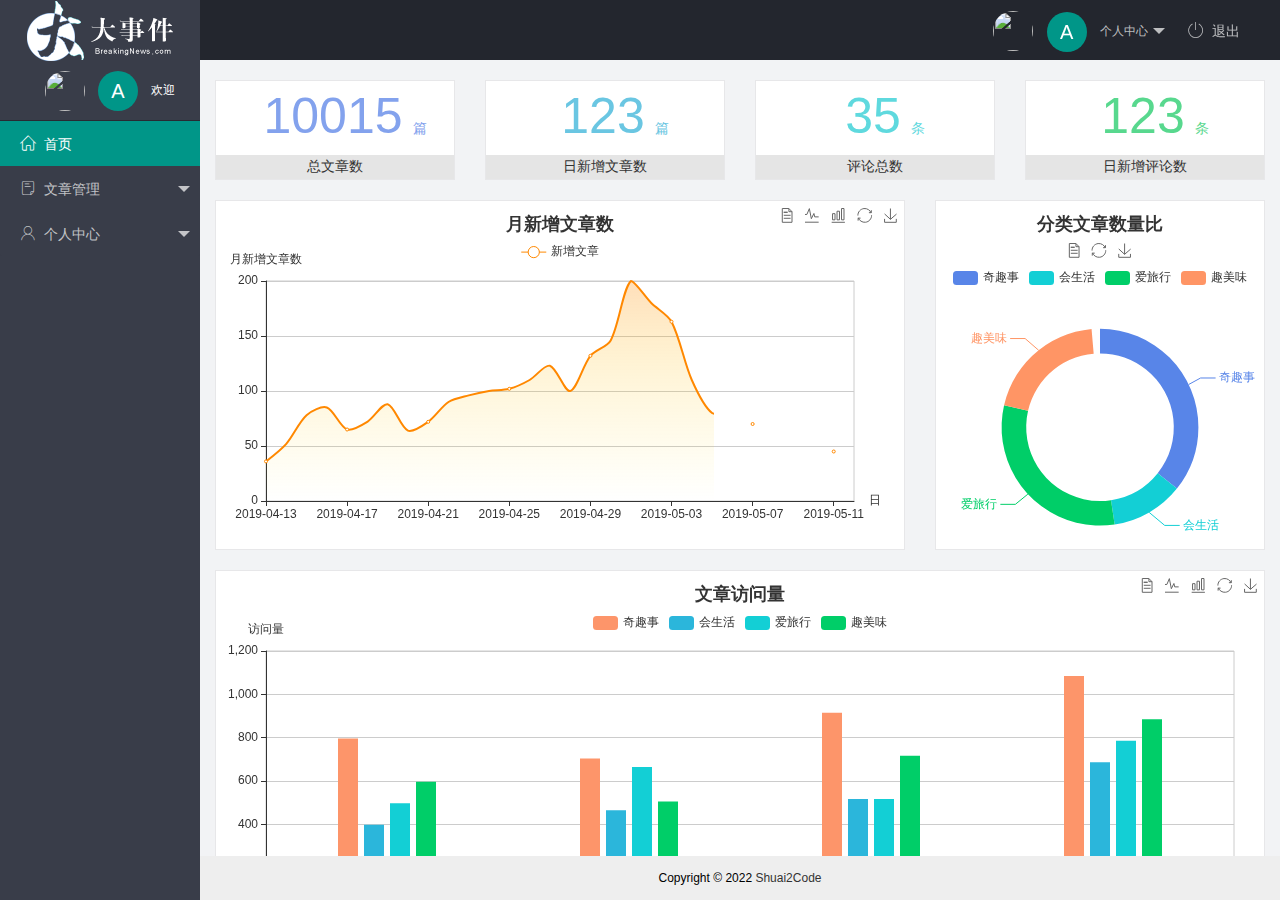
==== commit 28486c9a: "完成个人中心功能的开发" ====
--- a/index.html
+++ b/index.html
@@ -25,9 +25,9 @@
 							个人中心
 						</a>
 						<dl class="layui-nav-child">
-							<dd><a href="">基本资料</a></dd>
-							<dd><a href="">更换头像</a></dd>
-							<dd><a href="">修改密码</a></dd>
+							<dd><a href="/user/user_info.html" target="fm">基本资料</a></dd>
+							<dd><a href="/user/user_avatar.html" target="fm">更换头像</a></dd>
+							<dd><a href="/user/user_pwd.html" target="fm">修改密码</a></dd>
 						</dl>
 					</li>
 					<li class="layui-nav-item" lay-header-event="menuRight" lay-unselect>
@@ -67,13 +67,13 @@
 							<a href="javascript:;"> <span class="iconfont icon-user"></span>个人中心</a>
 							<dl class="layui-nav-child">
 								<dd>
-									<a href="javascript:;"><i class="layui-icon layui-icon-app"></i>基本资料</a>
+									<a href="/user/user_info.html" target="fm"><i class="layui-icon layui-icon-app"></i>基本资料</a>
 								</dd>
 								<dd>
-									<a href="javascript:;"><i class="layui-icon layui-icon-app"></i>更换头像</a>
+									<a href="/user/user_avatar.html" target="fm"><i class="layui-icon layui-icon-app"></i>更换头像</a>
 								</dd>
 								<dd>
-									<a href="javascript:;"><i class="layui-icon layui-icon-app"></i>修改密码</a>
+									<a href="/user/user_pwd.html" target="fm"><i class="layui-icon layui-icon-app"></i>修改密码</a>
 								</dd>
 							</dl>
 						</li>
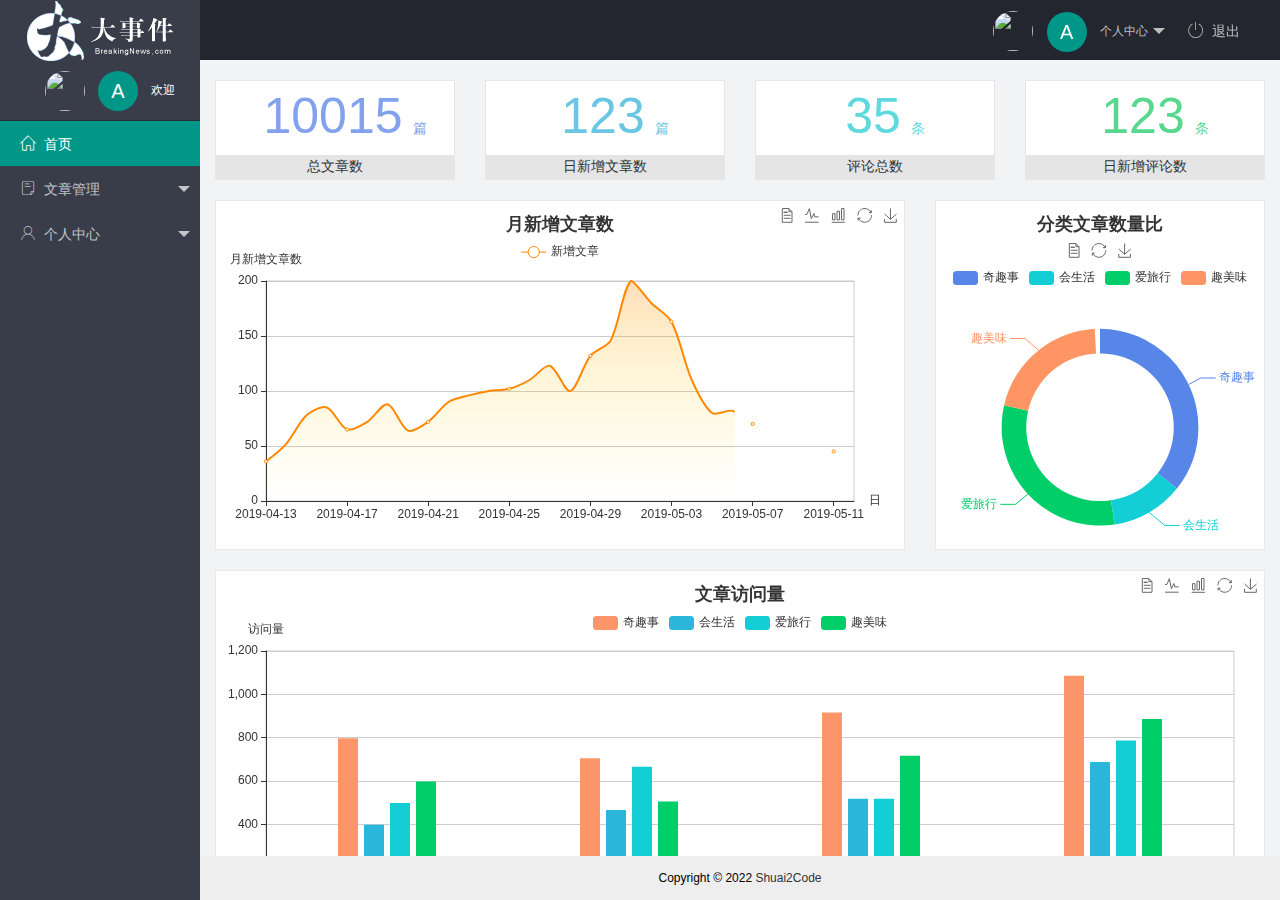
==== commit fa9b7457: "完成文章管理相关" ====
--- a/index.html
+++ b/index.html
@@ -53,13 +53,13 @@
 							<a class="" href="javascript:;"> <span class="iconfont icon-16"></span>文章管理</a>
 							<dl class="layui-nav-child">
 								<dd>
-									<a href="javascript:;"><i class="layui-icon layui-icon-app"></i> 文章类别</a>
+									<a href="/article/art_cate.html" target="fm"><i class="layui-icon layui-icon-app"></i> 文章类别</a>
 								</dd>
 								<dd>
-									<a href="javascript:;"><i class="layui-icon layui-icon-app"></i> 文章列表</a>
+									<a href="/article/art_list.html" target="fm"><i class="layui-icon layui-icon-app"></i> 文章列表</a>
 								</dd>
 								<dd>
-									<a href="javascript:;"><i class="layui-icon layui-icon-app"></i> 发布文章</a>
+									<a href="/article/art_pub.html" target="fm"><i class="layui-icon layui-icon-app"></i> 发布文章</a>
 								</dd>
 							</dl>
 						</li>
